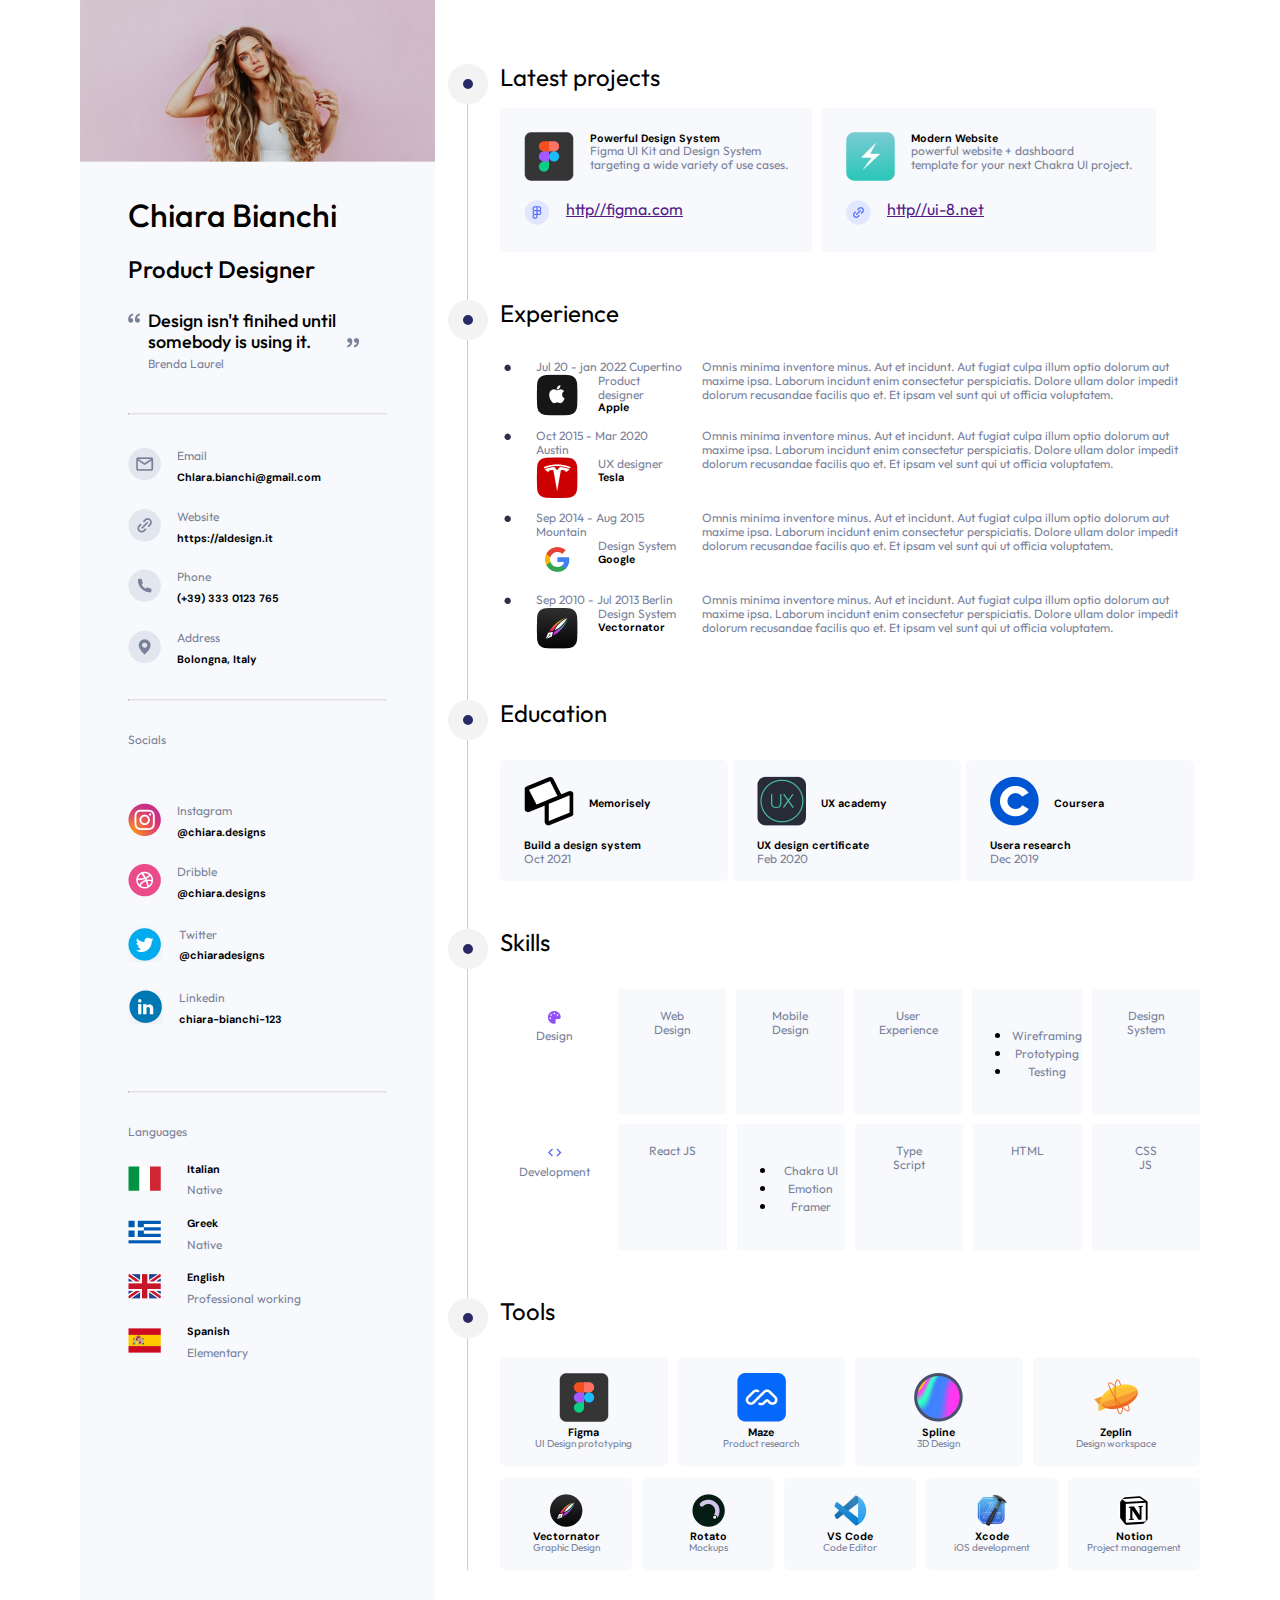
==== index.html @ cf13904b "initail commit" ====
<!DOCTYPE html>
<html lang="en">
<head>
    <meta charset="UTF-8">
    <meta name="viewport" content="width=device-width, initial-scale=1.0">
    <link rel="preconnect" href="https://fonts.googleapis.com">
    <link rel="preconnect" href="https://fonts.gstatic.com" crossorigin>
    <link href="https://fonts.googleapis.com/css2?family=Outfit:wght@100..900&display=swap" rel="stylesheet">
    <link rel="preconnect" href="https://fonts.googleapis.com">
    <link rel="preconnect" href="https://fonts.gstatic.com" crossorigin>
    <link href="https://fonts.googleapis.com/css2?family=DM+Sans:ital,opsz,wght@0,9..40,100..1000;1,9..40,100..1000&family=Outfit:wght@100..900&display=swap" rel="stylesheet">

    <link rel="stylesheet" href="reset.css">
    <link rel="stylesheet" href="style.css">
    <title>Assignment 1</title>
</head>
<body>

    <header id="main">

        <!-- aside section -->
        <aside class="aside">
            <div class="title-image">
                <img src="./assets/Image.png" alt="">
            </div>

            <!-- aside content -->
            <div class="aside-content">
                <div class="title">
                    <h1>Chiara Bianchi</h1>
                    <h4>Product Designer</h4>
                </div>
                <div class="quote">
                    <h4>Design isn't finihed until<br>somebody is using it.</h4>
                    <p>Brenda Laurel</p>
                </div>
                <hr>
                <!-- details -->
                <div class="details">
                    <div class="email">
                        <div class="img">
                            <img src="./assets/email.png" alt="email logo">
                        </div>
                        <div class="email-text">
                            <p>Email</p>
                            <h6>Chlara.bianchi@gmail.com</h6>
                        </div>
                    </div>
                    <div class="website">
                        <div class="img">
                            <img src="./assets/website.png" alt="website logo">
                        </div>
                        <div class="website-text">
                            <p>Website</p>
                            <h6>https://aldesign.it</h6>
                        </div>
                    </div>
                    <div class="phone">
                        <div class="img">
                            <img src="./assets/phone.png" alt="phone logo">
                        </div>
                        <div class="phone-text">
                            <p>Phone</p>
                            <h6>(+39) 333 0123 765</h6>
                        </div>
                    </div>
                    <div class="address">
                        <div class="img">
                            <img src="./assets/address.png" alt="address logo">
                        </div> 
                        <div class="address-text">
                            <p>Address</p>
                            <h6>Bolongna, Italy</h6>
                        </div>
                    </div>
                </div>
                <hr>
                <!-- social-connections -->
                <div class="socials">
                    <p>Socials</p>
                    <div class="social">
                        <div class="instagram">
                            <div class="img">
                                <img src="./assets/insta.png" alt="instagram logo">
                            </div>
                            <div class="instagram-detail">
                                <p>Instagram</p>
                                <h6>@chiara.designs</h6>
                            </div>
                        </div>
                        <div class="dribble">
                            <div class="img">
                                <img src="./assets/dribble.png" alt="dribble logo">
                            </div>
                            <div class="dribble-detail">
                                <p>Dribble</p>
                                <h6>@chiara.designs</h6>
                            </div>
                        </div>
                        <div class="twitter">
                            <div class="img">
                                <img src="./assets/twitter.png" alt="twitter loog">
                            </div>
                            <div class="twitter-detail">
                                <p>Twitter</p>
                                <h6>@chiaradesigns</h6>
                            </div>
                        </div>
                        <div class="linkedin">
                            <div class="img">
                                <img src="./assets/linkedin.png" alt="linkedin logo">
                            </div>
                            <div class="linkedin-detail">
                                <p>Linkedin</p>
                                <h6>chiara-bianchi-123</h6>
                            </div>
                        </div>
                    </div>
                </div>
                <hr>
                <!-- languages -->
                <div class="language-section">
                    <p>Languages</p>
                    <div class="languages">
                        <div class="italian">
                            <div class="img">
                                <img src="./assets/italian.png" alt="italian logo">
                            </div>
                            <div class="language-detail">
                                <h6>Italian</h6>
                                <p>Native</p>
                            </div>
                        </div>
                        <div class="greek">
                            <div class="img">
                                <img src="./assets/greek.png" alt="greek logo">
                            </div>
                            <div class="language-detail">
                                <h6>Greek</h6>
                                <p>Native</p>
                            </div>
                        </div>
                        <div class="english">
                            <div class="img">
                                <img src="./assets/english.png" alt="english logo">
                            </div>
                            <div class="language-detail">
                                <h6>English</h6>
                                <p>Professional working</p>
                            </div>
                        </div>
                        <div class="spanish">
                            <div class="img">
                                <img src="./assets/spanish.png" alt="spanish logo">
                            </div>
                            <div class="language-detail">
                                <h6>Spanish</h6>
                                <p>Elementary</p>
                            </div>
                        </div>
                    </div>
                </div>

                
            </div>
        </aside>


        <!-- body-section -->
        <section class="main-body">
            <div class="container">
                <div class="timeline-bar">

                    <!-- latest projects -->
                    <div class="latest-projects">
                        <h1>Latest projects</h1>
                        <div class="latest-project">
                            <div class="powerful-design">
                                <div class="powerful-upper">
                                    <div class="power-logo">
                                        <img src="./assets/figma.png" alt="figma-logo">
                                    </div>
                                    <div class="power-logo-content">
                                        <h6>Powerful Design System</h6>
                                        <p>Figma UI Kit and Design System<br>targeting a wide variety of use cases.</p>
                                    </div>
    
                                </div>
                                <div class="powerful-lower">
                                    <div class="power-link-logo">
                                        <img src="./assets/figma-icon.png" alt="figma-icon">
                                    </div>
                                    <a href="">http//figma.com</a>
                                </div>
                            </div>
                            
                            <div class="powerful-design">
                                <div class="powerful-upper">
                                    <div class="power-logo">
                                        <img src="./assets/modern.png" alt="modern-website-logo">
                                    </div>
                                    <div class="power-logo-content">
                                        <h6>Modern Website</h6>
                                        <p>powerful website + dashboard<br>template for your next Chakra UI project.</p>
                                    </div>
    
                                </div>
                                <div class="powerful-lower">
                                    <div class="power-link-logo">
                                        <img src="./assets/modern-icon.png" alt="modern-icon">
                                    </div>
                                    <a href="">http//ui-8.net</a>
                                </div>
                            </div> 

                        </div>
                           
                    </div>

                    <!-- Experience -->
                    <div class="experience">
                        <h1>Experience</h1>
                        <div class="experience-contents">
                            <div class="experience-content">
                                <div class="img">
                                    <img src="./assets/dot.png" alt="dot">
                                </div>
                                <div class="apple-details">
                                    <p>Jul 20 - jan 2022 Cupertino</p>
                                    <div class="apple-logo">
                                        <div class="img">
                                            <img src="./assets/apple.png" alt="">
                                        </div>
                                        <div class="apple">
                                            <p>Product designer</p>
                                            <h6>Apple</h6>
                                        </div>
                                    </div>
                                </div>
                                <div class="apple-description">
                                    <p>Omnis minima inventore minus. Aut et incidunt. Aut fugiat culpa illum optio dolorum aut maxime ipsa. Laborum incidunt enim consectetur perspiciatis. Dolore ullam dolor impedit dolorum recusandae facilis quo et. Et ipsam vel sunt qui ut officia voluptatem.</p>
                                </div>
                            </div>

                            <div class="experience-content">
                                <div class="img">
                                    <img src="./assets/dot.png" alt="dot">
                                </div>
                                <div class="apple-details">
                                    <p>Oct 2015 - Mar 2020 Austin</p>
                                    <div class="apple-logo">
                                        <div class="img">
                                            <img src="./assets/tesla.png" alt="tesla-logo">
                                        </div>
                                        <div class="apple">
                                            <p>UX designer</p>
                                            <h6>Tesla</h6>
                                        </div>
                                    </div>
                                </div>
                                <div class="apple-description">
                                    <p>Omnis minima inventore minus. Aut et incidunt. Aut fugiat culpa illum optio dolorum aut maxime ipsa. Laborum incidunt enim consectetur perspiciatis. Dolore ullam dolor impedit dolorum recusandae facilis quo et. Et ipsam vel sunt qui ut officia voluptatem.</p>
                                </div>
                            </div>
                            <div class="experience-content">
                                <div class="img">
                                    <img src="./assets/dot.png" alt="dot">
                                </div>
                                <div class="apple-details">
                                    <p>Sep 2014 - Aug 2015 Mountain</p>
                                    <div class="apple-logo">
                                        <div class="img">
                                            <img src="./assets/google.png" alt="google.logo">
                                        </div>
                                        <div class="apple">
                                            <p>Design System</p>
                                            <h6>Google</h6>
                                        </div>
                                    </div>
                                </div>
                                <div class="apple-description">
                                    <p>Omnis minima inventore minus. Aut et incidunt. Aut fugiat culpa illum optio dolorum aut maxime ipsa. Laborum incidunt enim consectetur perspiciatis. Dolore ullam dolor impedit dolorum recusandae facilis quo et. Et ipsam vel sunt qui ut officia voluptatem.</p>
                                </div>
                            </div>

                            <div class="experience-content">
                                <div class="img">
                                    <img src="./assets/dot.png" alt="dot">
                                </div>
                                <div class="apple-details">
                                    <p>Sep 2010 - Jul 2013 Berlin</p>
                                    <div class="apple-logo">
                                        <div class="img">
                                            <img src="./assets/vectornator.png" alt="vectornator-logo">
                                        </div>
                                        <div class="apple">
                                            <p>Design System</p>
                                            <h6>Vectornator</h6>
                                        </div>
                                    </div>
                                </div>
                                <div class="apple-description">
                                    <p>Omnis minima inventore minus. Aut et incidunt. Aut fugiat culpa illum optio dolorum aut maxime ipsa. Laborum incidunt enim consectetur perspiciatis. Dolore ullam dolor impedit dolorum recusandae facilis quo et. Et ipsam vel sunt qui ut officia voluptatem.</p>
                                </div>
                            </div>
                        </div>
                    </div>


                    <!-- Education -->

                    <div class="education">
                        <h1>Education</h1>
                            <div class="container">
                                <div class="education-detail">
                                    <div class="edu-img">
                                        <div class="img">
                                            <img src="./assets/memorisely.png" alt="">
                                        </div>
                                        <h6>Memorisely</h6>
                                    </div>
                                    <h6>Build a design system</h6>
                                    <p>Oct 2021</p>
                                </div>
                                <div class="education-detail">
                                    <div class="edu-img">
                                        <div class="img">
                                            <img src="./assets/ux.png" alt="">
                                        </div>
                                        <h6>UX academy</h6>
                                    </div>
                                    <h6>UX design certificate</h6>
                                    <p>Feb 2020</p>
                                </div>

                                <div class="education-detail">
                                    <div class="edu-img">
                                        <div class="img">
                                            <img src="./assets/coursera.png" alt="">
                                        </div>
                                        <h6>Coursera</h6>
                                    </div>
                                    <h6>Usera research</h6>
                                    <p>Dec 2019     </p>
                                </div>
                            </div>                      
                    </div>

                    <!-- Skills -->
                    <div class="skills">
                        <h1>Skills</h1>

                        <div class="skill-detail">
                            <div class="design">
                                <div class="no-bg">
                                    <img src="./assets/paint.png" alt="">
                                    <p>Design</p>
                                </div>
                                <div>
                                    <p>Web<br>Design</p>
                                </div>
                                <div>
                                    <p>Mobile<br>Design</p>
                                </div>
                                <div>
                                    <p>User<br>Experience</p>
                                </div>
                                <div>
                                    <ul style="list-style-type: disc;">
                                        <li><p>Wireframing</p></li>
                                        <li><p>Prototyping</p></li>
                                        <li><p>Testing</p></li>
                                    </ul>
                                </div>
                                          
                                <div>
                                    <p>Design<br>System</p>
                                </div>
                            </div>

                            <div class="design">
                                <div class="no-bg">
                                    <img src="./assets/code.png" alt="">
                                    <p>Development</p>
                                </div>
                                <div>
                                    <p>React JS</p>
                                </div>
                                <div>
                                    <ul style="list-style-type: disc;">
                                        <li><p>Chakra UI</p></li>
                                        <li><p>Emotion</p></li>
                                        <li><p>Framer</p></li>
                                    </ul>
                                </div>
                                    
                                
                                <div>
                                    <p>Type<br>Script</p>
                                </div>
                                <div>
                                    <p>HTML</p>
                                </div>
                                <div>
                                    <p>CSS<br>JS</p>
                                </div>
                            </div>

                        </div>                       
                    </div>
                    <!-- tools -->
                    <div class="tools">
                        <h1>Tools</h1>
                        <div class="tools-up">
                            <div class="container">
                                <div class="img">
                                    <img src="./assets/figma.png" alt="">
                                </div>
                                <h6>Figma</h6>
                                <p>UI Design prototyping</p>
                            </div>
                            <div class="container">
                                <div class="img">
                                    <img src="./assets/maze.png" alt="maze-logo">
                                </div>
                                <h6>Maze</h6>
                                <p>Product research</p>
                            </div>
                            <div class="container">
                                <div class="img">
                                    <img src="./assets/spline.png" alt="spline-logo">
                                </div>
                                <h6>Spline</h6>
                                <p>3D Design</p>
                            </div>
                            <div class="container">
                                <div class="img">
                                    <img src="./assets/zeplin.png" alt="">
                                </div>
                                <h6>Zeplin</h6>
                                <p>Design workspace</p>
                            </div>
                        </div>

                        <div class="tools-down">
                            <div class="container">
                                <div class="img">
                                    <img src="./assets/vectornator-round.png" alt="vectornator logo">
                                </div>
                                <h6>Vectornator</h6>
                                <p>Graphic Design</p>
                            </div>
                            <div class="container">
                                <div class="img">
                                    <img src="./assets/rotato.png" alt="rotato logo">
                                </div>
                                <h6>Rotato</h6>
                                <p>Mockups</p>
                            </div>
                            <div class="container">
                                <div class="img">
                                    <img src="./assets/code-editor.png" alt="code editor">
                                </div>
                                <h6>VS Code</h6>
                                <p>Code Editor</p>
                            </div>
                            <div class="container">
                                <div class="img">
                                    <img src="./assets/ios.png" alt="ios development">
                                </div>
                                <h6>Xcode</h6>
                                <p>iOS development</p>
                            </div>
                            <div class="container">
                                <div class="img">
                                    <img src="./assets/pm.png" alt="">
                                </div>
                                <h6>Notion</h6>
                                <p>Project management</p>
                            </div>
                        </div>
                    </div>
     

                </div>
            </div>
        </section>

    </header>
    
</body>
</html>
---- style.css ----
*{
    box-sizing: border-box;
}
hr{border-top: 1px solid rgb(224, 224, 224);}
p{
    font-size: 12px;
    font-weight: 400;
    color: #79819A; 
    margin: 0;
}
h6{
    font-family: "DM Sans", sans-serif;
    font-style: normal;
    margin: 0;

}
body{
    width: 100%;
    font-family: "Outfit", sans-serif;
    font-style: normal;
}
#main{
    margin-left: 80px;
    display: flex;
}
.aside{
    width: 355px;
    background-color:#F7F9FC;
    
}
.main-body{
    width: 845px;
    background-color: white;
}

.aside-content{
    width: 100%;
    margin-top: 32px;
    padding: 0 48px;
}
.aside-content .title{
    height: 82px;
    margin-bottom: 32px;
}
.aside-content .title h1{
    font-size: 32px;
    font-weight: 500;
}
.aside-content .title h4{
    font-size: 24px;
    font-weight: 500;
    margin-top: 8px;
}
.aside-content .quote{
    height: 70px;
    margin-bottom: 32px;
}
.quote h4,.quote p{
    margin-left: 20px;
    position: relative;
}
.quote h4::before{
    content: url(./assets/double-quote-opening.png);
    position: absolute;
    width: 20px;
    display: block;
    top: -4px;
    left: -20px;
    
}
.quote h4::after{
    content: url(./assets/double-quote-closing.png);
    position: absolute;
    width: 20px;
    display: block;
    right: 20px;
    bottom: 0;
    
}
.aside-content .quote h4{
    font-size: 18px;
    font-weight: 500;
    margin-bottom: 4px;
}
.aside-content .details{
    display: flex;
    flex-direction: column;
    gap: 24px;
    margin: 32px 0;
}
.email,.website,.phone,.address{
    display: flex;
    align-items: center;
    gap: 16px;
    
}

.aside-content .socials{
    margin: 32px 0;  
    display: flex;  
    gap: 24px;
    flex-direction: column;
    
}
.aside-content .socials .social{
    margin: 32px 0;  
    display: flex;  
    gap: 24px;
    flex-direction: column;
    
}

.instagram,.dribble,.twitter,.linkedin{
    display: flex;
    align-items: center;
    gap: 16px;
}
.aside-content .language-section{
    margin: 32px 0;  
    display: flex;  
    gap: 24px;
    flex-direction: column;
}
.aside-content .language-section .languages{
    display: flex;
    flex-direction: column;
    gap: 20px;
}
.italian,.greek,.english,.spanish{
    display: flex;
    align-items: center;
    gap: 26px;
}
.email-text,.website-text,.phone-text,.address-text,.instagram-detail,.dribble-detail,.twitter-detail,.linkedin-detail,.language-detail{
    display: flex;
    flex-direction: column;
    gap:8px
}



/* body-section */

.timeline-bar{
    margin-top: 64px;
    margin-left: 32px;
    width: 855px;
    border-left: 1px solid #ccc;
}
.latest-projects,.education,.skills,.tools{
    position: relative;
    margin-left: 32px;
    margin-bottom: 48px;
    width: 700px;
}

.latest-project{
    display: flex;
    /* justify-content: space-between; */
    gap: 10px;
    
}
.latest-projects h1,.experience h1,.education h1,.skills h1,.tools h1{
    font-size: 24px;
    font-weight: 400;
}
.latest-projects::before,.experience::before,.education::before,.skills::before,.tools::before{
    content: "";
    width: 10px;
    height: 10px;
    display: block;
    border-radius: 50% ;
    background-color: rgb(41, 41, 102);
    border:15px solid rgb(243, 243, 243);
    position: absolute;
    left: -52px;
    top: 0;
}

.powerful-design{
    padding: 24px;
    background-color: #F7F9FC;
}
.powerful-upper,.powerful-lower{
    display: flex;
    gap: 16px;
}
.powerful-upper{
    margin-bottom: 16px;
}

/* Experience */
.experience{
    position: relative;
    margin-left: 32px;
    margin-bottom: 48px;
    width: 700px;
}
.experience-contents{
    margin: 32px 0;
}
.experience-content{
    display: flex;
    margin-bottom: 10px;  
    
}
.apple-details{
    width: 400px;
}
.experience-content img{
    margin-right: 20px;
}
.apple-logo{
    display: flex;  
}
.apple-description{
    margin-left: 20px;
}


/* .education */
.education .container{
    margin: 32px 0;   
    display: flex;   
    gap: 5px;
}
.education-detail{
    width: 228px;
    padding: 16px 24px;
    border-radius: 5px;
    background-color: #F7F9FC;
}
.edu-img{
    display: flex;
    align-items: center;
    gap: 15px;
    margin-bottom: 10px;
}

/*---- skills ------*/
.skill-detail{
    margin-top: 32px;
    margin-bottom: 16px;
}
.design{
    text-align: center;
    display: flex;
    gap: 10px;
    margin-bottom: 10px;
}
.design div{
    width: 114px;
    padding: 20px 0;
    background-color: #F7F9FC;
}
.design .no-bg{
    background-color: white;
    padding: 20px 0;
}
.tools-up,.tools-down{
    margin-top: 32px;
    display: flex;
    gap: 10px;
}
.tools-up .container{
    width: 168px;
    padding: 16px;
    background-color: #F7F9FC;
    border-radius: 5px;
    display: flex;
    flex-direction: column;
    align-items: center;
    margin-bottom: -20px;
    
}
.tools-down .container{
    width: 133px;
    padding: 16px;
    background-color: #F7F9FC;
    border-radius: 5px;
    display: flex;
    flex-direction: column;
    align-items: center;
    
}
.tools-up .container p,.tools-down .container p{
    font-size: 10px;
}
@media screen and (max-width: 576px){
    body{
        overflow-x: hidden;
    }
    #main{
        margin: 0 auto;
        flex-direction: column;
    }

    /* -------Refactor-------------- */
    .main-body{
        max-width: 576px;
    }
    .timeline-bar{
        width: 500px;
    }
    h1{
        width: 300px;
    }
    .latest-projects{
        width: 300px;
    }
    .experience{
        width: 300px;
    }
    .apple-logo{
        width: 300px;
    }
    
    .education,.education .container{
        width: 300px;
    }
    .skills{
        width: 300px;
    }
    /* .design{
        width: 300px;
        margin-top: 100px;
    }
    
    .skill-detail{
        width: 300px;
        

    } */

/* -------Refactor-------------- */


    .aside-content{
        padding: 0 10px;
    }
    .aside-content .title h1,.aside-content .title h4,.aside-content .quote{
        text-align: center;
    }
    .aside-content .title h4{
        font-size: 24px;
    }
    .aside-content .details{
        flex-direction: row;
        flex-wrap: wrap;
    }
    .aside-content .details .email,.aside-content .details .website,.aside-content .details .phone,.aside-content .details .address{
        width: 150px;
        gap: 1px;
    }
    /* .email-text p, .email-text h6,.website-text p,.website h6,.phone-text p,.phone-text h6,.address-text p,.address-text h6{
        font-size: 8px;
    } */
    .aside-content .socials .social{
        flex-direction: row;
        flex-wrap: wrap;
    }
    .aside-content .language-section .languages{
        flex-direction: row;
        flex-wrap: wrap;
    }
    .italian,.greek,.english,.spanish{
        width: 150px;
    }

    /* body-part */
    .latest-project{
        flex-direction: column;
        /* justify-content: space-between; */
        gap: 10px;
        
    }
    .powerful-design{
        width: 290px;
    }
    .experience-content{
        flex-direction: column;
        gap: 10px;
    }
    .apple-description{
        width: 290px;
    }
    .education .container{
        flex-direction: column;
    }
    .education .container .education-detail{
        width: 290px;
    }

    /* tools */
    
    .tools-up .container,.tools-down .container{
        width: 120px;
        padding: 16px;
        background-color: #F7F9FC;
        border-radius: 5px;
        display: flex;
        flex-direction: column;
        align-items: center;  
        margin-bottom: 10px;  
    }
    .tools-up,.tools-down{
        width: 250px;
        flex-direction: row;
        flex-wrap: wrap;
    }
    .design{
        margin-top: 50px;
        flex-direction: column;
        gap: 10px;
        position: relative;
    }
    .skills .skill-details .design .no-bg{
        position: absolute;
        display: block;
        left: 50;
        top: 100;
    }
    .design div{
        width: 200px;
    }
    
    
    
   
}
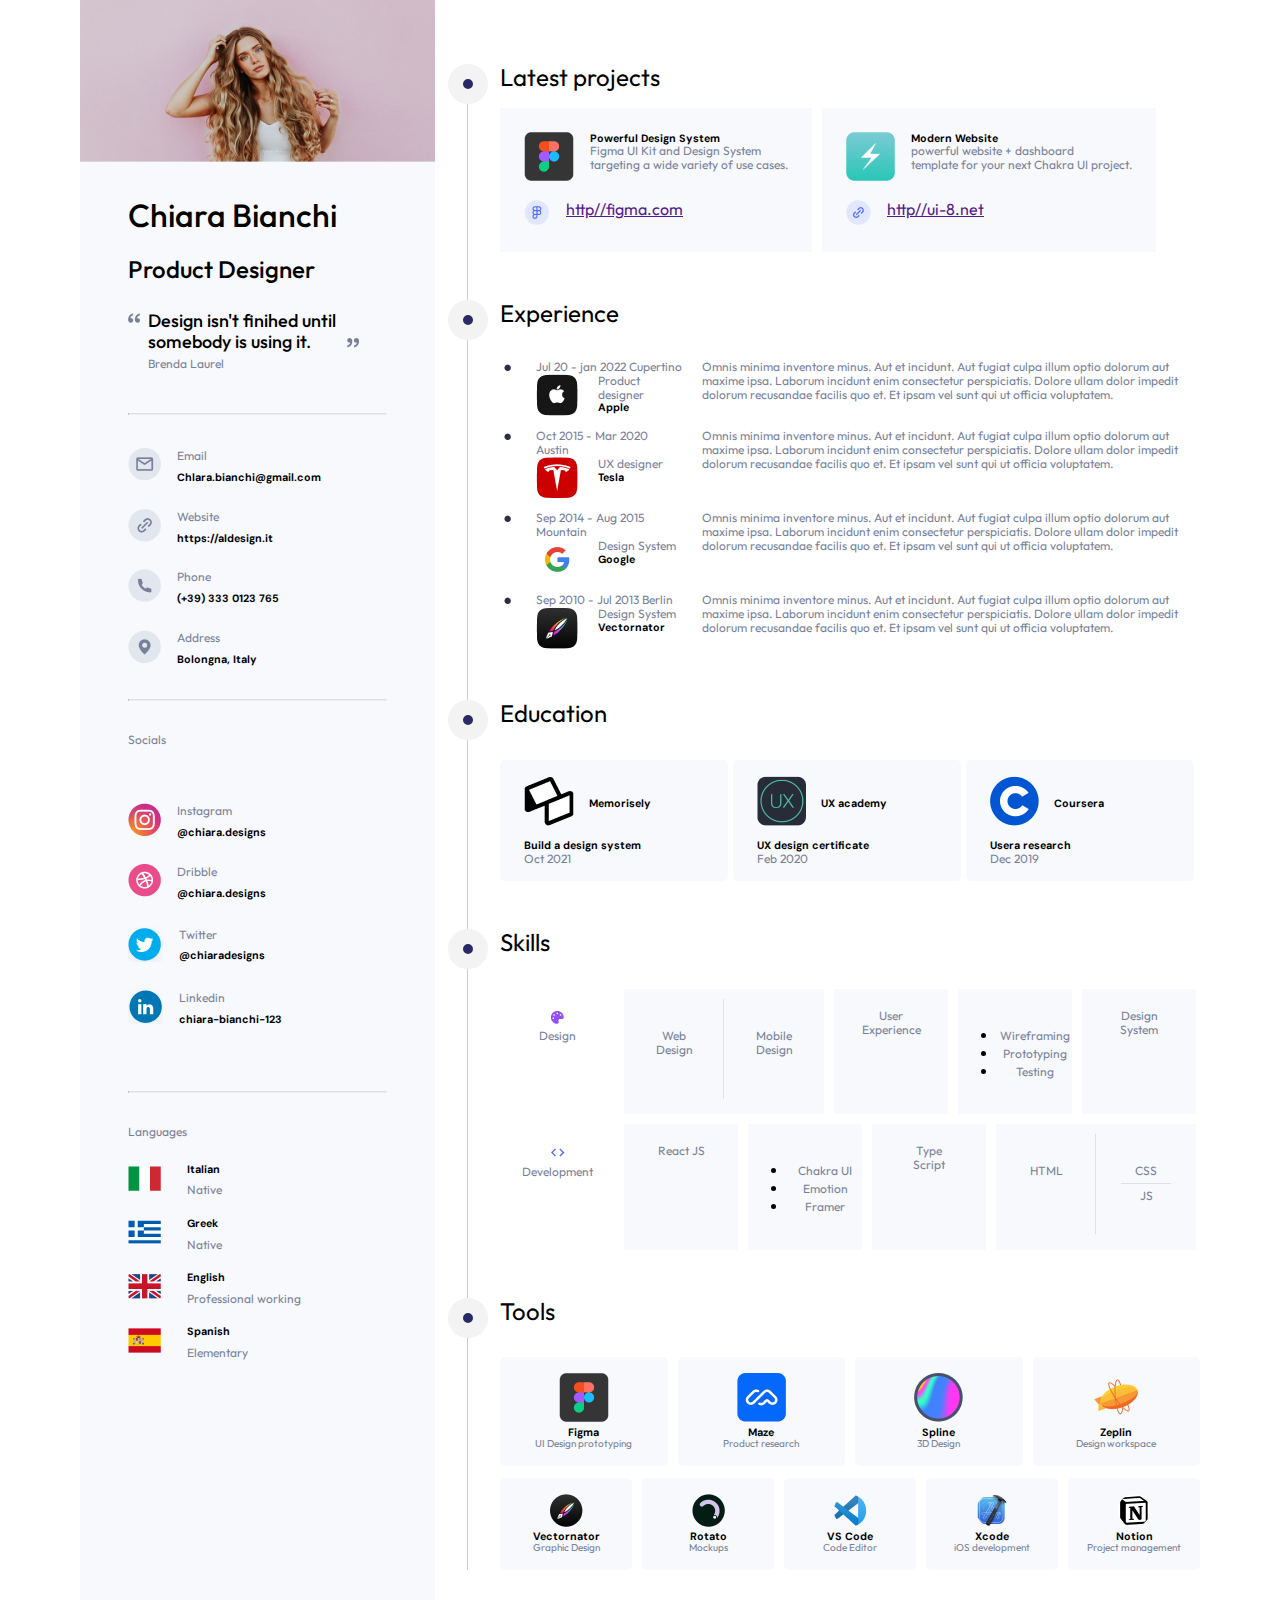
==== commit 69b6471c: "before::after add" ====
--- a/index.html
+++ b/index.html
@@ -356,12 +356,17 @@
                                     <img src="./assets/paint.png" alt="">
                                     <p>Design</p>
                                 </div>
-                                <div>
-                                    <p>Web<br>Design</p>
-                                </div>
-                                <div>
-                                    <p>Mobile<br>Design</p>
-                                </div>
+
+                                <div class="parent-skill" style="display: flex;width: 200px;">
+                                    <div>
+                                        <p class="skill-p">Web<br>Design</p>
+                                    </div>
+                                    <div>
+                                        <p>Mobile<br>Design</p>
+                                    </div>
+                                </div>
+                                
+
                                 <div>
                                     <p>User<br>Experience</p>
                                 </div>
@@ -398,11 +403,14 @@
                                 <div>
                                     <p>Type<br>Script</p>
                                 </div>
-                                <div>
-                                    <p>HTML</p>
-                                </div>
-                                <div>
-                                    <p>CSS<br>JS</p>
+                                <div class="parent-skill" style="display: flex;width: 200px;">
+                                    <div>
+                                        <p class="skill-p">HTML</p>
+                                    </div>
+                                    <div>
+                                        <p style="border-bottom: 1px solid #e0e0e0; width: 50%;margin: auto;padding-bottom: 5px;">CSS</p>
+                                        <p style="padding-top: 5px;">JS</p>
+                                    </div>
                                 </div>
                             </div>
 
--- a/style.css
+++ b/style.css
@@ -1,7 +1,7 @@
 *{
     box-sizing: border-box;
 }
-hr{border-top: 1px solid rgb(224, 224, 224);}
+hr{border-top: 1px solid #e0e0e0;}
 p{
     font-size: 12px;
     font-weight: 400;
@@ -286,6 +286,21 @@
 .tools-up .container p,.tools-down .container p{
     font-size: 10px;
 }
+.parent-skill{
+    position: relative;
+}
+.skill-p::before{
+    content: "";
+    width: 1px;
+    height: 100px;
+    background-color: #e0e0e0;
+    display: block;
+    position: absolute;
+    top: 10px;
+    right: 100px;
+
+
+}
 @media screen and (max-width: 576px){
     body{
         overflow-x: hidden;
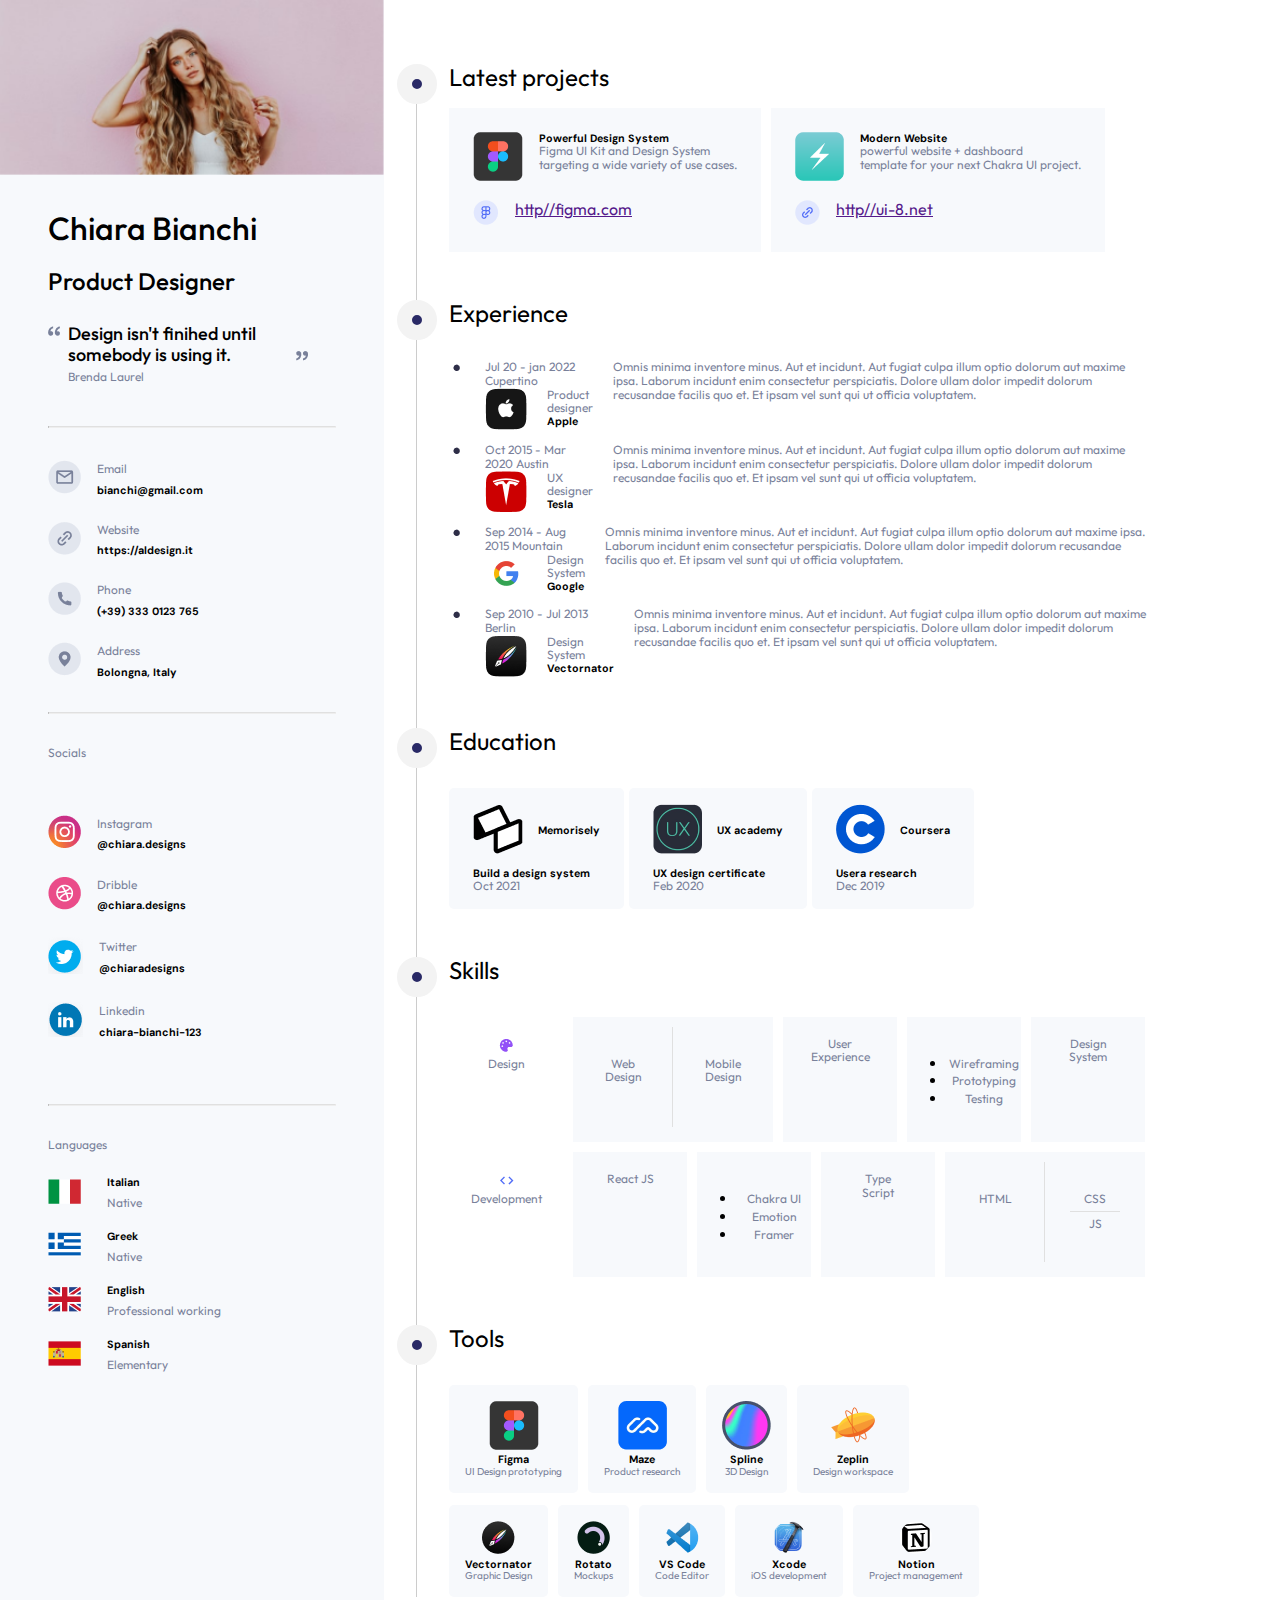
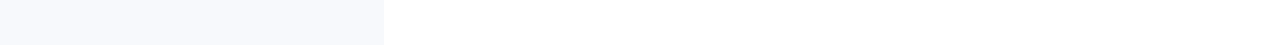
==== commit 35097b73: "responsive re-edit" ====
--- a/index.html
+++ b/index.html
@@ -43,7 +43,7 @@
                         </div>
                         <div class="email-text">
                             <p>Email</p>
-                            <h6>Chlara.bianchi@gmail.com</h6>
+                            <h6>bianchi@gmail.com</h6>
                         </div>
                     </div>
                     <div class="website">
--- a/style.css
+++ b/style.css
@@ -20,16 +20,19 @@
     font-style: normal;
 }
 #main{
-    margin-left: 80px;
-    display: flex;
+    width: 100%;
+    display: flex;
+    justify-content: center;
 }
 .aside{
-    width: 355px;
-    background-color:#F7F9FC;
-    
+    min-width: 30%;
+    background-color:#F7F9FC;   
+}
+.aside img{
+    width: 100%;
 }
 .main-body{
-    width: 845px;
+    width: 70%;
     background-color: white;
 }
 
@@ -144,19 +147,18 @@
 .timeline-bar{
     margin-top: 64px;
     margin-left: 32px;
-    width: 855px;
+    max-width: 855px;
     border-left: 1px solid #ccc;
 }
 .latest-projects,.education,.skills,.tools{
     position: relative;
     margin-left: 32px;
     margin-bottom: 48px;
-    width: 700px;
+    max-width: 700px;
 }
 
 .latest-project{
     display: flex;
-    /* justify-content: space-between; */
     gap: 10px;
     
 }
@@ -194,7 +196,7 @@
     position: relative;
     margin-left: 32px;
     margin-bottom: 48px;
-    width: 700px;
+    max-width: 700px;
 }
 .experience-contents{
     margin: 32px 0;
@@ -205,7 +207,7 @@
     
 }
 .apple-details{
-    width: 400px;
+    max-width: 400px;
 }
 .experience-content img{
     margin-right: 20px;
@@ -225,7 +227,7 @@
     gap: 5px;
 }
 .education-detail{
-    width: 228px;
+    max-width: 228px;
     padding: 16px 24px;
     border-radius: 5px;
     background-color: #F7F9FC;
@@ -263,7 +265,7 @@
     gap: 10px;
 }
 .tools-up .container{
-    width: 168px;
+    max-width: 168px;
     padding: 16px;
     background-color: #F7F9FC;
     border-radius: 5px;
@@ -274,7 +276,7 @@
     
 }
 .tools-down .container{
-    width: 133px;
+    max-width: 133px;
     padding: 16px;
     background-color: #F7F9FC;
     border-radius: 5px;
@@ -306,49 +308,11 @@
         overflow-x: hidden;
     }
     #main{
-        margin: 0 auto;
-        flex-direction: column;
-    }
-
-    /* -------Refactor-------------- */
+        flex-direction: column;
+    }
     .main-body{
-        max-width: 576px;
-    }
-    .timeline-bar{
-        width: 500px;
-    }
-    h1{
-        width: 300px;
-    }
-    .latest-projects{
-        width: 300px;
-    }
-    .experience{
-        width: 300px;
-    }
-    .apple-logo{
-        width: 300px;
-    }
-    
-    .education,.education .container{
-        width: 300px;
-    }
-    .skills{
-        width: 300px;
-    }
-    /* .design{
-        width: 300px;
-        margin-top: 100px;
-    }
-    
-    .skill-detail{
-        width: 300px;
-        
-
-    } */
-
-/* -------Refactor-------------- */
-
+        width: 100%;
+    }
 
     .aside-content{
         padding: 0 10px;
@@ -360,21 +324,23 @@
         font-size: 24px;
     }
     .aside-content .details{
+        padding-left: 15px;
         flex-direction: row;
+        
         flex-wrap: wrap;
     }
     .aside-content .details .email,.aside-content .details .website,.aside-content .details .phone,.aside-content .details .address{
         width: 150px;
         gap: 1px;
     }
-    /* .email-text p, .email-text h6,.website-text p,.website h6,.phone-text p,.phone-text h6,.address-text p,.address-text h6{
-        font-size: 8px;
-    } */
+  
     .aside-content .socials .social{
+        padding-left: 15px;
         flex-direction: row;
         flex-wrap: wrap;
     }
     .aside-content .language-section .languages{
+        padding-left: 15px;
         flex-direction: row;
         flex-wrap: wrap;
     }
@@ -385,7 +351,6 @@
     /* body-part */
     .latest-project{
         flex-direction: column;
-        /* justify-content: space-between; */
         gap: 10px;
         
     }
@@ -441,5 +406,5 @@
     
     
     
-   
+
 }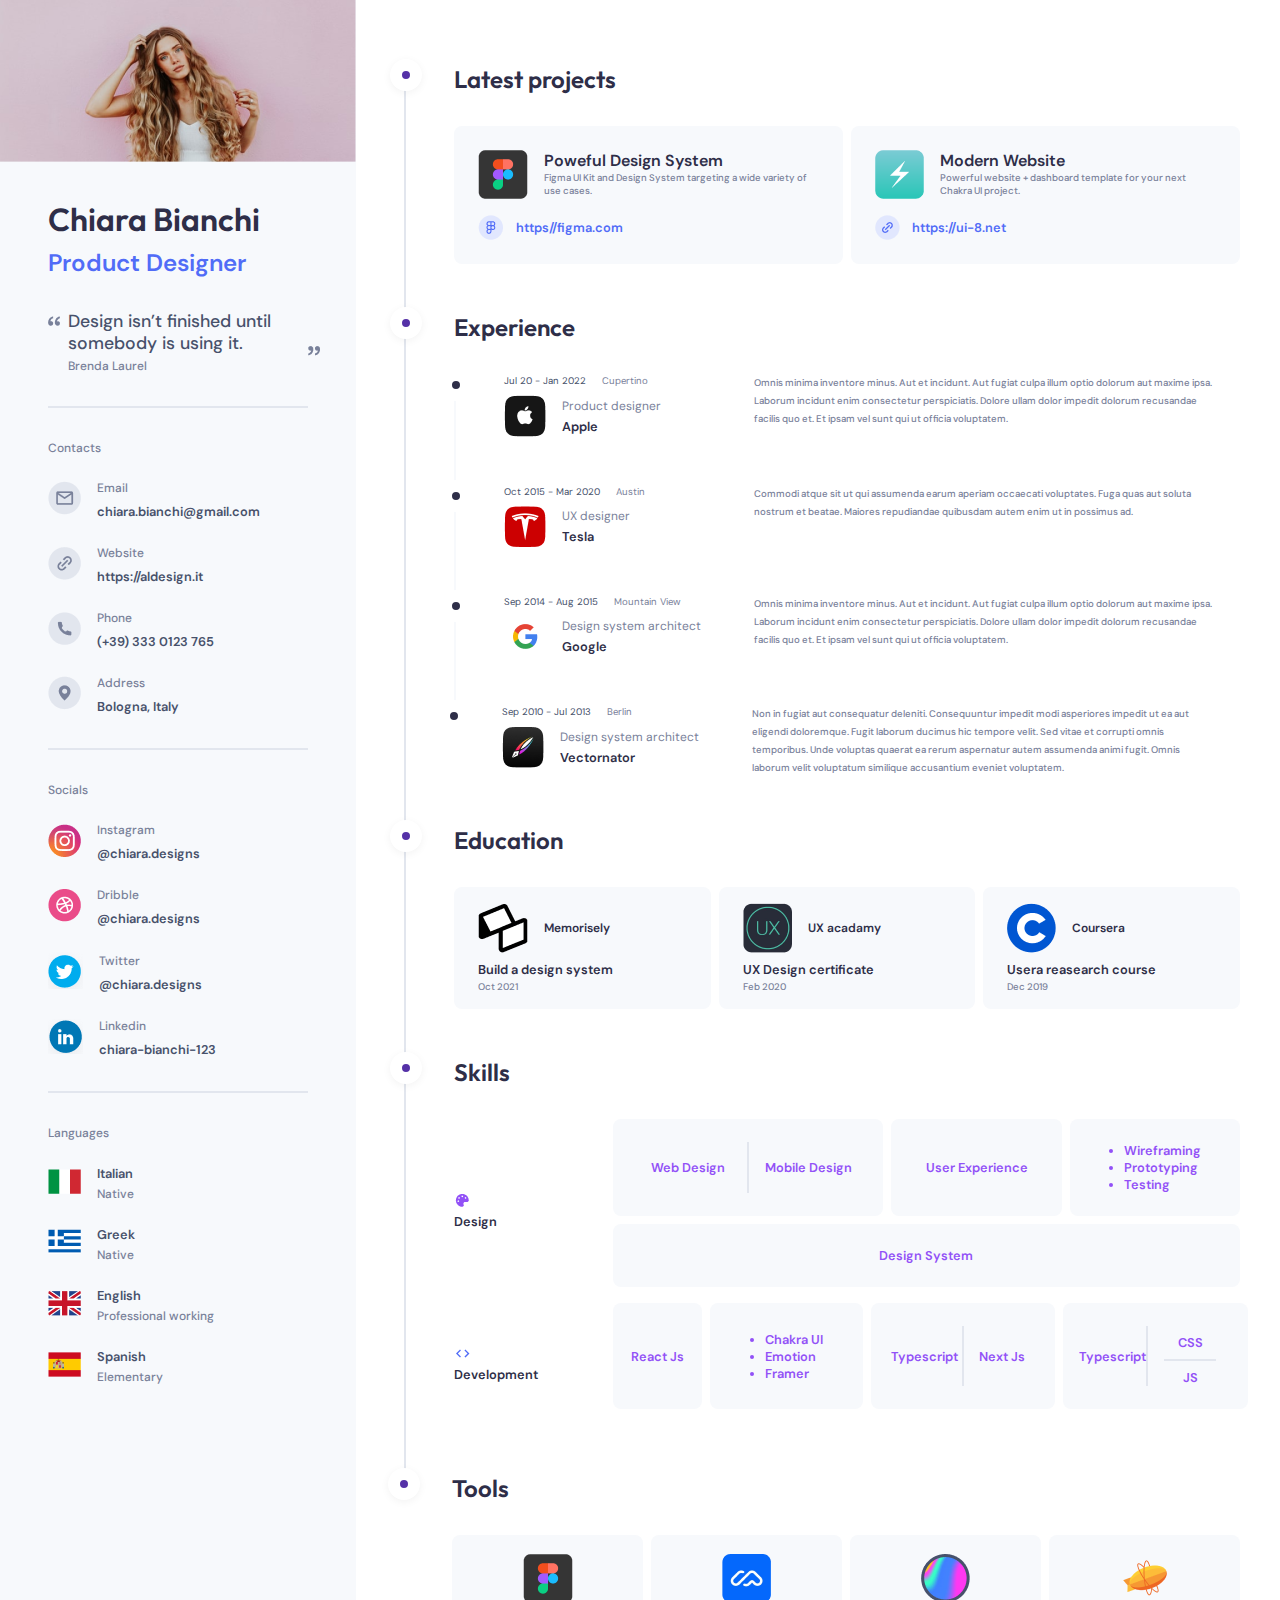
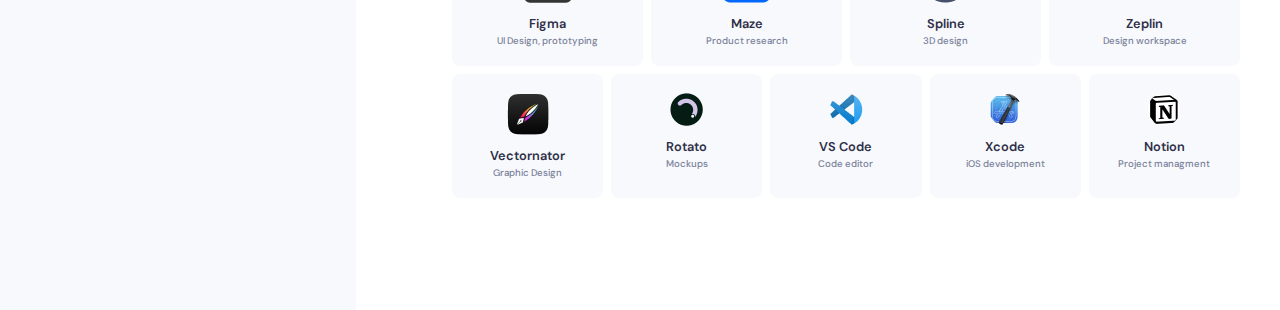
==== commit c2c785bf: "initial commit BEM" ====
--- a/index.html
+++ b/index.html
@@ -1,500 +1,473 @@
 <!DOCTYPE html>
 <html lang="en">
-<head>
-    <meta charset="UTF-8">
-    <meta name="viewport" content="width=device-width, initial-scale=1.0">
-    <link rel="preconnect" href="https://fonts.googleapis.com">
-    <link rel="preconnect" href="https://fonts.gstatic.com" crossorigin>
-    <link href="https://fonts.googleapis.com/css2?family=Outfit:wght@100..900&display=swap" rel="stylesheet">
-    <link rel="preconnect" href="https://fonts.googleapis.com">
-    <link rel="preconnect" href="https://fonts.gstatic.com" crossorigin>
-    <link href="https://fonts.googleapis.com/css2?family=DM+Sans:ital,opsz,wght@0,9..40,100..1000;1,9..40,100..1000&family=Outfit:wght@100..900&display=swap" rel="stylesheet">
-
-    <link rel="stylesheet" href="reset.css">
-    <link rel="stylesheet" href="style.css">
-    <title>Assignment 1</title>
-</head>
-<body>
-
-    <header id="main">
-
-        <!-- aside section -->
-        <aside class="aside">
-            <div class="title-image">
-                <img src="./assets/Image.png" alt="">
-            </div>
-
-            <!-- aside content -->
-            <div class="aside-content">
-                <div class="title">
-                    <h1>Chiara Bianchi</h1>
-                    <h4>Product Designer</h4>
+    <head>
+        <meta charset="UTF-8" />
+        <meta name="viewport" content="width=device-width, initial-scale=1.0" />
+        <title>Resume</title>
+
+        <link rel="preconnect" href="https://fonts.googleapis.com" />
+        <link rel="preconnect" href="https://fonts.gstatic.com" crossorigin />
+        <link href="https://fonts.googleapis.com/css2?family=DM+Sans:ital,opsz,wght@0,9..40,100..1000;1,9..40,100..1000&display=swap" rel="stylesheet" />
+
+        <link rel="preconnect" href="https://fonts.googleapis.com" />
+        <link rel="preconnect" href="https://fonts.gstatic.com" crossorigin />
+        <link href="https://fonts.googleapis.com/css2?family=Outfit:wght@100..900&display=swap" rel="stylesheet" />
+
+        <!-- stylesheet -->
+        <link rel="stylesheet" href="style.css" />
+    </head>
+    <body>
+        <header>
+            <aside class="left">
+
+                <!-- profile section -->
+                <div class="profile">
+                    <div class="profile__image">
+                        <img src="./assets/Image.png" alt="img" />
+                    </div>
+                    <div class="profile__content">
+                        <h1 class="large__title">Chiara Bianchi</h1>
+                        <h4 class="gradient__title">Product Designer</h4>
+                        <div class="profile__description">
+                            <p class="subtitle">Design isn’t finished until somebody is using it.</p>
+                            <p class="meta__text--large">Brenda Laurel</p>
+                        </div>
+                    </div>
                 </div>
-                <div class="quote">
-                    <h4>Design isn't finihed until<br>somebody is using it.</h4>
-                    <p>Brenda Laurel</p>
+
+                <!-- contact section-->
+                <div class="container__left contact">
+                    <div class="left__section--header">
+                        <h6>Contacts</h6>
+                    </div>
+                    <div class="left__content">
+                        <div class="left__item contact__item">
+                            <div class="left__item--icon">
+                                <img src="./assets/email.png" alt="email" />
+                            </div>
+                            <div class="left__item--info">
+                                <p class="meta__text--large">Email</p>
+                                <a href="#">chiara.bianchi@gmail.com</a>
+                            </div>
+                        </div>
+                        <div class="left__item contact__item">
+                            <div class="left__item--icon">
+                                <img src="./assets/website.png" alt="website" />
+                            </div>
+                            <div class="left__item--info">
+                                <p class="meta__text--large">Website</p>
+                                <a href="#">https://aldesign.it</a>
+                            </div>
+                        </div>
+                        <div class="left__item contact__item">
+                            <div class="left__item--icon">
+                                <img src="./assets/phone.png" alt="phone" />
+                            </div>
+                            <div class="left__item--info">
+                                <p class="meta__text--large">Phone</p>
+                                <a href="#">(+39) 333 0123 765</a>
+                            </div>
+                        </div>
+                        <div class="left__item contact__item">
+                            <div class="left__item--icon">
+                                <img src="./assets/address.png" alt="location" />
+                            </div>
+                            <div class="left__item--info">
+                                <p class="meta__text--large">Address</p>
+                                <a href="#">Bologna, Italy</a>
+                            </div>
+                        </div>
+                    </div>
                 </div>
-                <hr>
-                <!-- details -->
-                <div class="details">
-                    <div class="email">
-                        <div class="img">
-                            <img src="./assets/email.png" alt="email logo">
-                        </div>
-                        <div class="email-text">
-                            <p>Email</p>
-                            <h6>bianchi@gmail.com</h6>
-                        </div>
-                    </div>
-                    <div class="website">
-                        <div class="img">
-                            <img src="./assets/website.png" alt="website logo">
-                        </div>
-                        <div class="website-text">
-                            <p>Website</p>
-                            <h6>https://aldesign.it</h6>
-                        </div>
-                    </div>
-                    <div class="phone">
-                        <div class="img">
-                            <img src="./assets/phone.png" alt="phone logo">
-                        </div>
-                        <div class="phone-text">
-                            <p>Phone</p>
-                            <h6>(+39) 333 0123 765</h6>
-                        </div>
-                    </div>
-                    <div class="address">
-                        <div class="img">
-                            <img src="./assets/address.png" alt="address logo">
-                        </div> 
-                        <div class="address-text">
-                            <p>Address</p>
-                            <h6>Bolongna, Italy</h6>
+
+                <!-- social -->
+                <div class="container__left social">
+                    <div class="left__section--header">
+                        <h6>Socials</h6>
+                    </div>
+                    <div class="left__content">
+                        <div class="left__item social__item">
+                            <div class="left__item--icon">
+                                <img src="./assets/insta.png" alt="Instagram" />
+                            </div>
+                            <div class="left__item--info">
+                                <p class="meta__text--large">Instagram</p>
+                                <a href="#">@chiara.designs</a>
+                            </div>
+                        </div>
+                        <div class="left__item social__item">
+                            <div class="left__item--icon">
+                                <img src="./assets/dribble.png" alt="dribble" />
+                            </div>
+                            <div class="left__item--info">
+                                <p class="meta__text--large">Dribble</p>
+                                <a href="#">@chiara.designs</a>
+                            </div>
+                        </div>
+                        <div class="left__item social__item">
+                            <div class="left__item--icon">
+                                <img src="./assets/twitter.png" alt="twitter" />
+                            </div>
+                            <div class="left__item--info">
+                                <p class="meta__text--large">Twitter</p>
+                                <a href="#">@chiara.designs</a>
+                            </div>
+                        </div>
+                        <div class="left__item social__item">
+                            <div class="left__item--icon">
+                                <img src="./assets/linkedin.png" alt="linkedin" />
+                            </div>
+                            <div class="left__item--info">
+                                <p class="meta__text--large">Linkedin</p>
+                                <a href="#">chiara-bianchi-123</a>
+                            </div>
                         </div>
                     </div>
                 </div>
-                <hr>
-                <!-- social-connections -->
-                <div class="socials">
-                    <p>Socials</p>
-                    <div class="social">
-                        <div class="instagram">
-                            <div class="img">
-                                <img src="./assets/insta.png" alt="instagram logo">
-                            </div>
-                            <div class="instagram-detail">
-                                <p>Instagram</p>
-                                <h6>@chiara.designs</h6>
-                            </div>
-                        </div>
-                        <div class="dribble">
-                            <div class="img">
-                                <img src="./assets/dribble.png" alt="dribble logo">
-                            </div>
-                            <div class="dribble-detail">
-                                <p>Dribble</p>
-                                <h6>@chiara.designs</h6>
-                            </div>
-                        </div>
-                        <div class="twitter">
-                            <div class="img">
-                                <img src="./assets/twitter.png" alt="twitter loog">
-                            </div>
-                            <div class="twitter-detail">
-                                <p>Twitter</p>
-                                <h6>@chiaradesigns</h6>
-                            </div>
-                        </div>
-                        <div class="linkedin">
-                            <div class="img">
-                                <img src="./assets/linkedin.png" alt="linkedin logo">
-                            </div>
-                            <div class="linkedin-detail">
-                                <p>Linkedin</p>
-                                <h6>chiara-bianchi-123</h6>
+
+                <!-- language -->
+                <div class="container__left language">
+                    <div class="left__section--header">
+                        <h6>Languages</h6>
+                    </div>
+                    <div class="left__content">
+                        <div class="left__item language__item">
+                            <div class="left__item--icon">
+                                <img src="./assets/italian.png" alt="italian" />
+                            </div>
+                            <div class="left__item--info">
+                                <h6>Italian</h6>
+                                <p class="meta__text--large">Native</p>
+                            </div>
+                        </div>
+                        <div class="left__item language__item">
+                            <div class="left__item--icon">
+                                <img src="./assets/greek.png" alt="greek" />
+                            </div>
+                            <div class="left__item--info">
+                                <h6>Greek</h6>
+                                <p class="meta__text--large">Native</p>
+                            </div>
+                        </div>
+                        <div class="left__item language__item">
+                            <div class="left__item--icon">
+                                <img src="./assets/english.png" alt="english" />
+                            </div>
+                            <div class="left__item--info">
+                                <h6>English</h6>
+                                <p class="meta__text--large">Professional working</p>
+                            </div>
+                        </div>
+                        <div class="left__item language__item">
+                            <div class="left__item--icon">
+                                <img src="./assets/spanish.png" alt="spanish" />
+                            </div>
+                            <div class="left__item--info">
+                                <h6>Spanish</h6>
+                                <p class="meta__text--large">Elementary</p>
                             </div>
                         </div>
                     </div>
                 </div>
-                <hr>
-                <!-- languages -->
-                <div class="language-section">
-                    <p>Languages</p>
-                    <div class="languages">
-                        <div class="italian">
-                            <div class="img">
-                                <img src="./assets/italian.png" alt="italian logo">
-                            </div>
-                            <div class="language-detail">
-                                <h6>Italian</h6>
-                                <p>Native</p>
-                            </div>
-                        </div>
-                        <div class="greek">
-                            <div class="img">
-                                <img src="./assets/greek.png" alt="greek logo">
-                            </div>
-                            <div class="language-detail">
-                                <h6>Greek</h6>
-                                <p>Native</p>
-                            </div>
-                        </div>
-                        <div class="english">
-                            <div class="img">
-                                <img src="./assets/english.png" alt="english logo">
-                            </div>
-                            <div class="language-detail">
-                                <h6>English</h6>
-                                <p>Professional working</p>
-                            </div>
-                        </div>
-                        <div class="spanish">
-                            <div class="img">
-                                <img src="./assets/spanish.png" alt="spanish logo">
-                            </div>
-                            <div class="language-detail">
-                                <h6>Spanish</h6>
-                                <p>Elementary</p>
-                            </div>
-                        </div>
-                    </div>
+            </aside>
+
+            <!-- right section -->
+            <section class="right">
+                <div class="container">
+                    <ul class="container__content">
+
+                        <!-- latest projects -->
+                        <li class="container__content--section timeline">
+                            <div class="section__title">
+                                <h4 class="title">Latest projects</h4>
+                            </div>
+                            <div class="projects">
+                                <div class="project__card">
+                                    <div class="project__card--top">
+                                        <img src="./assets/figma.png" alt="figma" />
+                                        <div class="project__card--content">
+                                            <h4 class="small__title">Poweful Design System</h4>
+                                            <p>Figma UI Kit and Design System targeting a wide variety of use cases.</p>
+                                        </div>
+                                    </div>
+                                    <div class="project__link">
+                                        <img src="./assets/figma-icon.png" alt="img" />
+                                        <a href="#">https//figma.com</a>
+                                    </div>
+                                </div>
+                                <div class="project__card">
+                                    <div class="project__card--top">
+                                        <img src="./assets/modern.png" alt="img" />
+                                        <div class="project__card--content">
+                                            <h4 class="small__title">Modern Website</h4>
+                                            <p>Powerful website + dashboard template for your next Chakra UI project.</p>
+                                        </div>
+                                    </div>
+                                    <div class="project__link">
+                                        <img src="./assets/modern-icon.png" alt="img" />
+                                        <a href="#">https://ui-8.net</a>
+                                    </div>
+                                </div>
+                            </div>
+                        </li>
+
+                        <!-- experience -->
+                        <li class="container__content--section timeline">
+                            <div class="section__title">
+                                <h4 class="title">Experience</h4>
+                            </div>
+                            <ul class="experience">
+                                <li class="experience__card timeline">
+                                    <div class="experience__card--left">
+                                        <div class="experience__card--date">
+                                            <p>Jul 20 - Jan 2022</p>
+                                            <img src="./assets/location-icon.png" alt="">
+                                            <span>Cupertino</span>
+                                        </div>
+                                        <div class="experience__card--company">
+                                            <img src="./assets/apple.png" alt="apple" />
+                                            <div class="experience__card--name">
+                                                <p class="meta__text--large">Product designer</p>
+                                                <h5>Apple</h5>
+                                            </div>
+                                        </div>
+                                    </div>
+                                    <div class="experience__card--description">
+                                        <p>
+                                            Omnis minima inventore minus. Aut et incidunt. Aut fugiat culpa illum optio dolorum aut maxime ipsa. Laborum incidunt enim consectetur perspiciatis. Dolore
+                                            ullam dolor impedit dolorum recusandae facilis quo et. Et ipsam vel sunt qui ut officia voluptatem.
+                                        </p>
+                                    </div>
+                                </li>
+                                <li class="experience__card timeline">
+                                    <div class="experience__card--left">
+                                        <div class="experience__card--date">
+                                            <p>Oct 2015 - Mar 2020</p>
+                                            <img src="./assets/location-icon.png" alt="">
+                                            <span>Austin</span>
+                                        </div>
+                                        <div class="experience__card--company">
+                                            <img src="./assets/tesla.png" alt="tesla" />
+                                            <div class="experience__card--name">
+                                                <p class="meta__text--large">UX designer</p>
+                                                <h5>Tesla</h5>
+                                            </div>
+                                        </div>
+                                    </div>
+                                    <div class="experience__card--description">
+                                        <p>
+                                            Commodi atque sit ut qui assumenda earum aperiam occaecati voluptates. Fuga quas aut soluta nostrum et beatae. Maiores repudiandae quibusdam autem enim ut
+                                            in possimus ad.
+                                        </p>
+                                    </div>
+                                </li>
+                                <li class="experience__card timeline">
+                                    <div class="experience__card--left">
+                                        <div class="experience__card--date">
+                                            <p>Sep 2014 - Aug 2015</p>
+                                            <img src="./assets/location-icon.png" alt="">
+                                            <span>Mountain View</span>
+                                        </div>
+                                        <div class="experience__card--company">
+                                            <img src="./assets/google.png" alt="google" />
+                                            <div class="experience__card--name">
+                                                <p class="meta__text--large">Design system architect</p>
+                                                <h5>Google</h5>
+                                            </div>
+                                        </div>
+                                    </div>
+                                    <div class="experience__card--description">
+                                        <p>
+                                            Omnis minima inventore minus. Aut et incidunt. Aut fugiat culpa illum optio dolorum aut maxime ipsa. Laborum incidunt enim consectetur perspiciatis. Dolore
+                                            ullam dolor impedit dolorum recusandae facilis quo et. Et ipsam vel sunt qui ut officia voluptatem.
+                                        </p>
+                                    </div>
+                                </li>
+                                <li class="experience__card timeline">
+                                    <div class="experience__card--left">
+                                        <div class="experience__card--date">
+                                            <p>Sep 2010 - Jul 2013</p>
+                                            <img src="./assets/location-icon.png" alt="">
+                                            <span>Berlin</span>
+                                        </div>
+                                        <div class="experience__card--company">
+                                            <img src="./assets/vectornator.png" alt="img" />
+                                            <div class="experience__card--name">
+                                                <p class="meta__text--large">Design system architect</p>
+                                                <h5>Vectornator</h5>
+                                            </div>
+                                        </div>
+                                    </div>
+                                    <div class="experience__card--description">
+                                        <p>
+                                            Non in fugiat aut consequatur deleniti. Consequuntur impedit modi asperiores impedit ut ea aut eligendi doloremque. Fugit laborum ducimus hic tempore velit.
+                                            Sed vitae et corrupti omnis temporibus. Unde voluptas quaerat ea rerum aspernatur autem assumenda animi fugit. Omnis laborum velit voluptatum similique
+                                            accusantium eveniet voluptatem.
+                                        </p>
+                                    </div>
+                                </li>
+                            </ul>
+                        </li>
+
+                        <!-- education -->
+                        <li class="container__content--section timeline">
+                            <div class="section__title">
+                                <h4 class="title">Education</h4>
+                            </div>
+                            <div class="education">
+                                <div class="education__card">
+                                    <div class="education__card--top">
+                                        <img src="./assets/memorisely.png" alt="memorisely" />
+                                        <h6 class="meta__text--large">Memorisely</h6>
+                                    </div>
+                                    <h5>Build a design system</h5>
+                                    <p class="meta__text--small">Oct 2021</p>
+                                </div>
+                                <div class="education__card">
+                                    <div class="education__card--top">
+                                        <img src="./assets/ux.png" alt="ux" />
+                                        <h6 class="meta__text--large">UX acadamy</h6>
+                                    </div>
+                                    <h5>UX Design certificate</h5>
+                                    <p class="meta__text--small">Feb 2020</p>
+                                </div>
+                                <div class="education__card">
+                                    <div class="education__card--top">
+                                        <img src="./assets/coursera.png" alt="coursera" />
+                                        <h6 class="meta__text--large">Coursera</h6>
+                                    </div>
+                                    <h5>Usera reasearch course</h5>
+                                    <p class="meta__text--small">Dec 2019</p>
+                                </div>
+                            </div>
+                        </li>
+
+                        <!-- skills -->
+                        <li class="container__content--section timeline">
+                            <div class="section__title">
+                                <h4 class="title">Skills</h4>
+                            </div>
+                            <div class="skills">
+                                <div class="skills__top">
+                                    <div class="skills__icon">
+                                        <img src="./assets/paint.png" alt="img" />
+                                        <h5>Design</h5>
+                                    </div>
+                                    <div class="skills__top--cards">
+                                        <div class="skill__card">
+                                            <div class="skill__card--web"><h5>Web Design</h5></div>
+                                            <div class="skill__card--mobile"><h5>Mobile Design</h5></div>
+                                        </div>
+                                        <div class="skill__card">
+                                            <h5>User Experience</h5>
+                                        </div>
+                                        <div class="skill__card">
+                                            <ul>
+                                                <li>Wireframing</li>
+                                                <li>Prototyping</li>
+                                                <li>Testing</li>
+                                            </ul>
+                                        </div>
+                                        <div class="skill__card">
+                                            <h5>Design System</h5>
+                                        </div>
+                                    </div>
+                                </div>
+                                <div class="skills__bottom">
+                                    <div class="skills__icon">
+                                        <img src="./assets/code.png" alt="img" />
+                                        <h5>Development</h5>
+                                    </div>
+                                    <div class="skills__bottom--cards">
+                                        <div class="skill__card">
+                                            <h5>React Js</h5>
+                                        </div>
+                                        <div class="skill__card">
+                                            <ul>
+                                                <li>Chakra UI</li>
+                                                <li>Emotion</li>
+                                                <li>Framer</li>
+                                            </ul>
+                                        </div>
+                                        <div class="skill__card">
+                                            <div class="skill__card--web">
+                                                <h5>Typescript</h5>
+                                            </div>
+                                            <div class="skill__card--mobile">
+                                                <h5>Next Js</h5>
+                                            </div>
+                                        </div>
+                                        <div class="skill__card">
+                                            <div class="skill__card--web">
+                                                <h5>Typescript</h5>
+                                            </div>
+                                            <div class="skill__card--mobile skill__card--frontend">
+                                                <h5>CSS</h5>
+                                                <h5>JS</h5>
+                                            </div>
+                                        </div>
+                                    </div>
+                                </div>
+                            </div>
+                        </li>
+
+                        <!-- tools -->
+                        <li class="container__content--section timeline">
+                            <div class="section__title">
+                                <h4 class="title">Tools</h4>
+                            </div>
+                            <div class="tools">
+                                <div class="tool__card">
+                                    <img src="./assets/figma.png" alt="figma" />
+                                    <h5>Figma</h5>
+                                    <p class="meta__text--small">UI Design, prototyping</p>
+                                </div>
+                                <div class="tool__card">
+                                    <img src="./assets/maze.png" alt="maze" />
+                                    <h5>Maze</h5>
+                                    <p class="meta__text--small">Product research</p>
+                                </div>
+                                <div class="tool__card">
+                                    <img src="./assets/spline.png" alt="spline" />
+                                    <h5>Spline</h5>
+                                    <p class="meta__text--small">3D design</p>
+                                </div>
+                                <div class="tool__card">
+                                    <img src="./assets/zeplin.png" alt="zeplin" />
+                                    <h5>Zeplin</h5>
+                                    <p class="meta__text--small">Design workspace</p>
+                                </div>
+                                <div class="tool__card">
+                                    <img src="./assets/vectornator.png" alt="vectornator" />
+                                    <h5>Vectornator</h5>
+                                    <p class="meta__text--small">Graphic Design</p>
+                                </div>
+                                <div class="tool__card">
+                                    <img src="./assets/rotato.png" alt="rotato" />
+                                    <h5>Rotato</h5>
+                                    <p class="meta__text--small">Mockups</p>
+                                </div>
+                                <div class="tool__card">
+                                    <img src="./assets/code-editor.png" alt="vs code" />
+                                    <h5>VS Code</h5>
+                                    <p class="meta__text--small">Code editor</p>
+                                </div>
+                                <div class="tool__card">
+                                    <img src="./assets/ios.png" alt="xcode" />
+                                    <h5>Xcode</h5>
+                                    <p class="meta__text--small">iOS development</p>
+                                </div>
+                                <div class="tool__card">
+                                    <img src="./assets/pm.png" alt="project management" />
+                                    <h5>Notion</h5>
+                                    <p class="meta__text--small">Project managment</p>
+                                </div>
+                            </div>
+                        </li>
+
+                    </ul>
                 </div>
-
-                
-            </div>
-        </aside>
-
-
-        <!-- body-section -->
-        <section class="main-body">
-            <div class="container">
-                <div class="timeline-bar">
-
-                    <!-- latest projects -->
-                    <div class="latest-projects">
-                        <h1>Latest projects</h1>
-                        <div class="latest-project">
-                            <div class="powerful-design">
-                                <div class="powerful-upper">
-                                    <div class="power-logo">
-                                        <img src="./assets/figma.png" alt="figma-logo">
-                                    </div>
-                                    <div class="power-logo-content">
-                                        <h6>Powerful Design System</h6>
-                                        <p>Figma UI Kit and Design System<br>targeting a wide variety of use cases.</p>
-                                    </div>
-    
-                                </div>
-                                <div class="powerful-lower">
-                                    <div class="power-link-logo">
-                                        <img src="./assets/figma-icon.png" alt="figma-icon">
-                                    </div>
-                                    <a href="">http//figma.com</a>
-                                </div>
-                            </div>
-                            
-                            <div class="powerful-design">
-                                <div class="powerful-upper">
-                                    <div class="power-logo">
-                                        <img src="./assets/modern.png" alt="modern-website-logo">
-                                    </div>
-                                    <div class="power-logo-content">
-                                        <h6>Modern Website</h6>
-                                        <p>powerful website + dashboard<br>template for your next Chakra UI project.</p>
-                                    </div>
-    
-                                </div>
-                                <div class="powerful-lower">
-                                    <div class="power-link-logo">
-                                        <img src="./assets/modern-icon.png" alt="modern-icon">
-                                    </div>
-                                    <a href="">http//ui-8.net</a>
-                                </div>
-                            </div> 
-
-                        </div>
-                           
-                    </div>
-
-                    <!-- Experience -->
-                    <div class="experience">
-                        <h1>Experience</h1>
-                        <div class="experience-contents">
-                            <div class="experience-content">
-                                <div class="img">
-                                    <img src="./assets/dot.png" alt="dot">
-                                </div>
-                                <div class="apple-details">
-                                    <p>Jul 20 - jan 2022 Cupertino</p>
-                                    <div class="apple-logo">
-                                        <div class="img">
-                                            <img src="./assets/apple.png" alt="">
-                                        </div>
-                                        <div class="apple">
-                                            <p>Product designer</p>
-                                            <h6>Apple</h6>
-                                        </div>
-                                    </div>
-                                </div>
-                                <div class="apple-description">
-                                    <p>Omnis minima inventore minus. Aut et incidunt. Aut fugiat culpa illum optio dolorum aut maxime ipsa. Laborum incidunt enim consectetur perspiciatis. Dolore ullam dolor impedit dolorum recusandae facilis quo et. Et ipsam vel sunt qui ut officia voluptatem.</p>
-                                </div>
-                            </div>
-
-                            <div class="experience-content">
-                                <div class="img">
-                                    <img src="./assets/dot.png" alt="dot">
-                                </div>
-                                <div class="apple-details">
-                                    <p>Oct 2015 - Mar 2020 Austin</p>
-                                    <div class="apple-logo">
-                                        <div class="img">
-                                            <img src="./assets/tesla.png" alt="tesla-logo">
-                                        </div>
-                                        <div class="apple">
-                                            <p>UX designer</p>
-                                            <h6>Tesla</h6>
-                                        </div>
-                                    </div>
-                                </div>
-                                <div class="apple-description">
-                                    <p>Omnis minima inventore minus. Aut et incidunt. Aut fugiat culpa illum optio dolorum aut maxime ipsa. Laborum incidunt enim consectetur perspiciatis. Dolore ullam dolor impedit dolorum recusandae facilis quo et. Et ipsam vel sunt qui ut officia voluptatem.</p>
-                                </div>
-                            </div>
-                            <div class="experience-content">
-                                <div class="img">
-                                    <img src="./assets/dot.png" alt="dot">
-                                </div>
-                                <div class="apple-details">
-                                    <p>Sep 2014 - Aug 2015 Mountain</p>
-                                    <div class="apple-logo">
-                                        <div class="img">
-                                            <img src="./assets/google.png" alt="google.logo">
-                                        </div>
-                                        <div class="apple">
-                                            <p>Design System</p>
-                                            <h6>Google</h6>
-                                        </div>
-                                    </div>
-                                </div>
-                                <div class="apple-description">
-                                    <p>Omnis minima inventore minus. Aut et incidunt. Aut fugiat culpa illum optio dolorum aut maxime ipsa. Laborum incidunt enim consectetur perspiciatis. Dolore ullam dolor impedit dolorum recusandae facilis quo et. Et ipsam vel sunt qui ut officia voluptatem.</p>
-                                </div>
-                            </div>
-
-                            <div class="experience-content">
-                                <div class="img">
-                                    <img src="./assets/dot.png" alt="dot">
-                                </div>
-                                <div class="apple-details">
-                                    <p>Sep 2010 - Jul 2013 Berlin</p>
-                                    <div class="apple-logo">
-                                        <div class="img">
-                                            <img src="./assets/vectornator.png" alt="vectornator-logo">
-                                        </div>
-                                        <div class="apple">
-                                            <p>Design System</p>
-                                            <h6>Vectornator</h6>
-                                        </div>
-                                    </div>
-                                </div>
-                                <div class="apple-description">
-                                    <p>Omnis minima inventore minus. Aut et incidunt. Aut fugiat culpa illum optio dolorum aut maxime ipsa. Laborum incidunt enim consectetur perspiciatis. Dolore ullam dolor impedit dolorum recusandae facilis quo et. Et ipsam vel sunt qui ut officia voluptatem.</p>
-                                </div>
-                            </div>
-                        </div>
-                    </div>
-
-
-                    <!-- Education -->
-
-                    <div class="education">
-                        <h1>Education</h1>
-                            <div class="container">
-                                <div class="education-detail">
-                                    <div class="edu-img">
-                                        <div class="img">
-                                            <img src="./assets/memorisely.png" alt="">
-                                        </div>
-                                        <h6>Memorisely</h6>
-                                    </div>
-                                    <h6>Build a design system</h6>
-                                    <p>Oct 2021</p>
-                                </div>
-                                <div class="education-detail">
-                                    <div class="edu-img">
-                                        <div class="img">
-                                            <img src="./assets/ux.png" alt="">
-                                        </div>
-                                        <h6>UX academy</h6>
-                                    </div>
-                                    <h6>UX design certificate</h6>
-                                    <p>Feb 2020</p>
-                                </div>
-
-                                <div class="education-detail">
-                                    <div class="edu-img">
-                                        <div class="img">
-                                            <img src="./assets/coursera.png" alt="">
-                                        </div>
-                                        <h6>Coursera</h6>
-                                    </div>
-                                    <h6>Usera research</h6>
-                                    <p>Dec 2019     </p>
-                                </div>
-                            </div>                      
-                    </div>
-
-                    <!-- Skills -->
-                    <div class="skills">
-                        <h1>Skills</h1>
-
-                        <div class="skill-detail">
-                            <div class="design">
-                                <div class="no-bg">
-                                    <img src="./assets/paint.png" alt="">
-                                    <p>Design</p>
-                                </div>
-
-                                <div class="parent-skill" style="display: flex;width: 200px;">
-                                    <div>
-                                        <p class="skill-p">Web<br>Design</p>
-                                    </div>
-                                    <div>
-                                        <p>Mobile<br>Design</p>
-                                    </div>
-                                </div>
-                                
-
-                                <div>
-                                    <p>User<br>Experience</p>
-                                </div>
-                                <div>
-                                    <ul style="list-style-type: disc;">
-                                        <li><p>Wireframing</p></li>
-                                        <li><p>Prototyping</p></li>
-                                        <li><p>Testing</p></li>
-                                    </ul>
-                                </div>
-                                          
-                                <div>
-                                    <p>Design<br>System</p>
-                                </div>
-                            </div>
-
-                            <div class="design">
-                                <div class="no-bg">
-                                    <img src="./assets/code.png" alt="">
-                                    <p>Development</p>
-                                </div>
-                                <div>
-                                    <p>React JS</p>
-                                </div>
-                                <div>
-                                    <ul style="list-style-type: disc;">
-                                        <li><p>Chakra UI</p></li>
-                                        <li><p>Emotion</p></li>
-                                        <li><p>Framer</p></li>
-                                    </ul>
-                                </div>
-                                    
-                                
-                                <div>
-                                    <p>Type<br>Script</p>
-                                </div>
-                                <div class="parent-skill" style="display: flex;width: 200px;">
-                                    <div>
-                                        <p class="skill-p">HTML</p>
-                                    </div>
-                                    <div>
-                                        <p style="border-bottom: 1px solid #e0e0e0; width: 50%;margin: auto;padding-bottom: 5px;">CSS</p>
-                                        <p style="padding-top: 5px;">JS</p>
-                                    </div>
-                                </div>
-                            </div>
-
-                        </div>                       
-                    </div>
-                    <!-- tools -->
-                    <div class="tools">
-                        <h1>Tools</h1>
-                        <div class="tools-up">
-                            <div class="container">
-                                <div class="img">
-                                    <img src="./assets/figma.png" alt="">
-                                </div>
-                                <h6>Figma</h6>
-                                <p>UI Design prototyping</p>
-                            </div>
-                            <div class="container">
-                                <div class="img">
-                                    <img src="./assets/maze.png" alt="maze-logo">
-                                </div>
-                                <h6>Maze</h6>
-                                <p>Product research</p>
-                            </div>
-                            <div class="container">
-                                <div class="img">
-                                    <img src="./assets/spline.png" alt="spline-logo">
-                                </div>
-                                <h6>Spline</h6>
-                                <p>3D Design</p>
-                            </div>
-                            <div class="container">
-                                <div class="img">
-                                    <img src="./assets/zeplin.png" alt="">
-                                </div>
-                                <h6>Zeplin</h6>
-                                <p>Design workspace</p>
-                            </div>
-                        </div>
-
-                        <div class="tools-down">
-                            <div class="container">
-                                <div class="img">
-                                    <img src="./assets/vectornator-round.png" alt="vectornator logo">
-                                </div>
-                                <h6>Vectornator</h6>
-                                <p>Graphic Design</p>
-                            </div>
-                            <div class="container">
-                                <div class="img">
-                                    <img src="./assets/rotato.png" alt="rotato logo">
-                                </div>
-                                <h6>Rotato</h6>
-                                <p>Mockups</p>
-                            </div>
-                            <div class="container">
-                                <div class="img">
-                                    <img src="./assets/code-editor.png" alt="code editor">
-                                </div>
-                                <h6>VS Code</h6>
-                                <p>Code Editor</p>
-                            </div>
-                            <div class="container">
-                                <div class="img">
-                                    <img src="./assets/ios.png" alt="ios development">
-                                </div>
-                                <h6>Xcode</h6>
-                                <p>iOS development</p>
-                            </div>
-                            <div class="container">
-                                <div class="img">
-                                    <img src="./assets/pm.png" alt="">
-                                </div>
-                                <h6>Notion</h6>
-                                <p>Project management</p>
-                            </div>
-                        </div>
-                    </div>
-     
-
-                </div>
-            </div>
-        </section>
-
-    </header>
-    
-</body>
-</html>+            </section>
+        </header>
+    </body>
+</html>
--- a/style.css
+++ b/style.css
@@ -1,410 +1,672 @@
-*{
+:root {
+    /* colors types */
+    --bg-light: #f7f9fc;
+    --color-white: #fff;
+    --color-black: #2e2e48;
+    --color-blue: #516cf7;
+    --color-violet: #9251f7;
+    --color-dark-gray: #47516b;
+    --color-gray: #79819a;
+    --gradient-text: -webkit-linear-gradient(90deg, #a478e8 0%, #516cf7 100%);
+
+    /* font sizes */
+    --font-large-title: 2rem;
+    --font-title: 1.5rem;
+    --font-subtitle: 1.1rem;
+    --font-small-title: 1rem;
+    --font-normal: 0.8rem;
+    --font-meta-text: 0.75rem;
+    --font-small: 0.6rem;
+}
+
+* {
+    margin: 0;
+    padding: 0;
     box-sizing: border-box;
 }
-hr{border-top: 1px solid #e0e0e0;}
-p{
-    font-size: 12px;
+
+html {
+    font-size: 16px;
+    width: 100%;
+    overflow-x: hidden;
+}
+
+body {
+    font-family: "DM Sans", sans-serif;
+    font-size: 16px;
+    width: 100%;
+    overflow-x: hidden;
+    background: var(--color-white);
+    position: relative;
+}
+
+h1,
+h2,
+h3,
+h4,
+h5,
+h6 {
+    font-weight: 600;
+    color: var(--color-black);
+}
+
+.container {
+    max-width: 1440px;
+    margin: 0 auto;
+    padding: 0 2rem;
+}
+
+.container__left {
+    margin: 2rem 3rem;
+    padding-top: 2rem;
+    border-top: 2px solid #e2e6ee;
+}
+
+p,
+span {
+    color: var(--color-gray);
+    font-weight: 500;
+    font-size: var(--font-small);
+}
+
+.large__title {
+    font-size: var(--font-large-title);
+    font-family: "Outfit", sans-serif;
+}
+
+.section__title .title {
+    font-size: var(--font-title);
+    color: var(--color-black);
+    font-family: "Outfit", sans-serif;
+}
+
+.gradient__title {
+    font-size: var(--font-title);
+    color: var(--color-blue);
+    /* background: var(--gradient-text);
+    -webkit-background-clip: text;
+    -webkit-text-fill-color: transparent; */
+}
+
+.subtitle {
+    font-size: var(--font-subtitle);
+    color: var(--color-dark-gray);
+}
+
+.small__title {
+    font-size: var(--font-small-title);
+}
+
+.meta__text--large {
+    font-size: var(--font-meta-text);
+}
+
+.meta__text--small {
+    font-size: var(--font-small);
+}
+
+header {
+    display: flex;
+    gap: 1rem;
+}
+
+/* left */
+.left {
+    position: sticky;
+    top: 0;
+    width: 100%;
+    /* height: 100%; */
+    max-width: 356px;
+    background: var(--bg-light);
+    padding-bottom: 2rem;
+}
+
+.left a {
+    text-decoration: none;
+    color: var(--color-dark-gray);
+    font-size: var(--font-normal);
+    font-weight: 600;
+}
+
+.left .meta__text--large {
+    margin-bottom: 0.25rem;
+}
+
+.left__section--header h6 {
+    font-size: var(--font-meta-text);
+    margin-bottom: 1.5rem;
+    color: var(--color-gray);
+    font-weight: 500;
+}
+
+.left__content {
+    display: flex;
+    flex-direction: column;
+    gap: 1.5rem;
+}
+
+.left__content h6 {
+    font-size: var(--font-normal);
+    color: var(--color-dark-gray);
+}
+
+.left__item {
+    display: flex;
+    align-items: center;
+    gap: 1rem;
+}
+.left__item--icon:hover{
+    transform: scale(1.2);
+    transition: 0.3s ease;
+    cursor: pointer;
+}
+
+
+/* left profile */
+.left .profile__image:hover{
+    cursor: pointer;
+}
+
+
+.left .profile__content {
+    margin: 0 3rem;
+    padding-top: 2rem;
+}
+
+.profile__description {
+    position: relative;
+}
+
+.profile__description p {
+    margin-left: 1.25rem;
+}
+
+.profile__description::before {
+    position: absolute;
+    content: url("./assets/double-quote-opening.png");
+    width: 100%;
+    height: 100%;
+    left: 0;
+    top: 0;
+}
+
+.profile__description::after {
+    position: absolute;
+    content: url("./assets/double-quote-closing.png");
+    width: 100%;
+    height: 100%;
+    left: 100%;
+    top: 30px;
+}
+
+.profile__content .meta__text--large {
+    margin-top: 0.25rem;
+}
+
+.profile .profile__image img {
+    width: 100%;
+}
+
+.profile h4 {
+    margin: 0.5rem 0 2rem 0;
+}
+
+/* left contact */
+
+/* left languages */
+.left .language .meta__text--large {
+    margin-top: 0.25rem;
+    margin-bottom: 0;
+}
+
+/* right body */
+
+.right {
+    width: calc(100% - 356px);
+    padding: 4rem 0;
+}
+
+.container .container__content .timeline {
+    list-style: none;
+    border-left: 2px solid #e2e6ee;
+    padding: 0 0 48px 48px;
+    position: relative;
+}
+
+.container .container__content .timeline:last-child {
+    border-left: 0;
+}
+
+.container .container__content .timeline::before {
+    position: absolute;
+    left: -16px;
+    top: -5px;
+    content: " ";
+    border: 12px solid var(--color-white);
+    border-radius: 50%;
+    background: #5531a7;
+    height: 8px;
+    width: 8px;
+    box-shadow: 0px 2.02px 8.08px 0px #0000000d;
+    transition: all 500ms ease-in-out;
+}
+
+.item-title {
+    color: #fff;
+}
+
+/* projects */
+.container__content--section .section__title {
+    margin-bottom: 32px;
+}
+.projects {
+    display: flex;
+    flex-wrap: wrap;
+    gap: 8px;
+}
+
+.project__card {
+    flex-basis: calc(50% - 8px);
+    background: var(--bg-light);
+    padding: 24px;
+    border-radius: 8px;
+
+}
+.project__card:hover{
+    transition: 0.3s ease;
+    transform: scale(1.04);
+    box-shadow: 0 0 10px 5px rgb(216, 216, 216);
+    cursor: pointer;
+}
+
+.project__card .project__card--top {
+    display: flex;
+    gap: 16px;
+    align-items: flex-start;
+    margin-bottom: 16px;
+}
+
+.project__card .project__link {
+    display: flex;
+    align-items: center;
+    gap: 12px;
+}
+
+
+.project__card .project__link a {
+    text-decoration: none;
+    color: var(--color-blue);
+}
+
+/* experience */
+.experience .experience__card {
+    display: flex;
+    flex-wrap: wrap;
+    gap: 8px;
+    border-left: 2px solid #f7f9fc !important;
+}
+
+.experience .experience__card:last-child {
+    border-left: none !important;
+    padding-bottom: 0;
+}
+
+.experience__card::before {
+    box-shadow: none !important;
+    background: var(--color-black) !important;
+}
+
+.experience__card .experience__card--left {
+    width: 242px;
+}
+
+.experience__card--left .experience__card--date {
+    display: flex;
+    align-items: center;
+    gap: 8px;
+    margin-bottom: 8px;
+}
+
+.experience__card--date p,
+span,
+i {
+    font-size: var(--font-small);
     font-weight: 400;
-    color: #79819A; 
-    margin: 0;
-}
-h6{
-    font-family: "DM Sans", sans-serif;
-    font-style: normal;
-    margin: 0;
-
-}
-body{
-    width: 100%;
-    font-family: "Outfit", sans-serif;
-    font-style: normal;
-}
-#main{
-    width: 100%;
+    color: var(--color-gray);
+}
+
+.experience__card--date p {
+    color: var(--color-dark-gray);
+}
+
+.experience__card .experience__card--company {
+    display: flex;
+    align-items: center;
+    gap: 16px;
+}
+.experience__card .experience__card--company img:hover{
+    transition: 0.3s;
+    transform: scale(1.2);
+    cursor: pointer;
+}
+
+.experience__card--company .experience__card--name {
+    display: flex;
+    flex-direction: column;
+    justify-content: space-between;
+}
+
+.experience__card--name p {
+    font-weight: 400;
+    margin-bottom: 4px;
+}
+
+.experience__card--name h5 {
+    font-size: var(--font-normal);
+}
+
+.experience__card--description {
+    width: calc(100% - 250px);
+}
+
+.experience__card--description p {
+    font-size: var(--font-small);
+    line-height: 18px;
+    padding-right: 30px;
+}
+
+/* education */
+.education {
+    display: flex;
+    flex-wrap: wrap;
+    gap: 8px;
+}
+
+.education .education__card {
+    background: var(--bg-light);
+    flex-basis: calc(33.33% - 8px);
+    padding: 16px 24px;
+    border-radius: 8px;
+}
+.education .education__card:hover{
+    transition: 0.3s ease;
+    transform: scale(1.04);
+    box-shadow: 0 0 10px 5px rgb(216, 216, 216);
+    cursor: pointer;
+}
+
+.education__card .education__card--top {
+    display: flex;
+    align-items: center;
+    gap: 16px;
+}
+
+.education h5 {
+    font-size: var(--font-normal);
+    margin: 8px 0 2px 0;
+}
+
+/* skills */
+.skills__top,
+.skills__bottom {
+    display: flex;
+    align-items: center;
+    gap: 8px;
+}
+
+.skills__icon {
+    flex-basis: calc(20% - 8px);
+    min-width: 100px;
+}
+
+.skills__icon h5 {
+    font-size: var(--font-normal);
+}
+.skills__top .skills__top--cards {
+    display: flex;
+    flex-wrap: wrap;
+    gap: 8px;
+    margin-bottom: 16px;
+    flex-basis: calc(80% - 8px);
+}
+.skills .skill__card {
     display: flex;
     justify-content: center;
-}
-.aside{
-    min-width: 30%;
-    background-color:#F7F9FC;   
-}
-.aside img{
-    width: 100%;
-}
-.main-body{
-    width: 70%;
-    background-color: white;
-}
-
-.aside-content{
-    width: 100%;
-    margin-top: 32px;
-    padding: 0 48px;
-}
-.aside-content .title{
-    height: 82px;
-    margin-bottom: 32px;
-}
-.aside-content .title h1{
-    font-size: 32px;
-    font-weight: 500;
-}
-.aside-content .title h4{
-    font-size: 24px;
-    font-weight: 500;
-    margin-top: 8px;
-}
-.aside-content .quote{
-    height: 70px;
-    margin-bottom: 32px;
-}
-.quote h4,.quote p{
-    margin-left: 20px;
-    position: relative;
-}
-.quote h4::before{
-    content: url(./assets/double-quote-opening.png);
-    position: absolute;
-    width: 20px;
-    display: block;
-    top: -4px;
-    left: -20px;
-    
-}
-.quote h4::after{
-    content: url(./assets/double-quote-closing.png);
-    position: absolute;
-    width: 20px;
-    display: block;
-    right: 20px;
-    bottom: 0;
-    
-}
-.aside-content .quote h4{
-    font-size: 18px;
-    font-weight: 500;
-    margin-bottom: 4px;
-}
-.aside-content .details{
-    display: flex;
+    align-items: center;
+    background: var(--bg-light);
+    border-radius: 8px;
+    padding: 23px 16px;
+}
+.skills .skill__card:hover{
+    transition: 0.3s ease;
+    transform: scale(1.04);
+    box-shadow: 0 0 10px 5px rgb(216, 216, 216);
+    cursor: pointer;
+}
+
+
+.skill__card ul {
+    list-style-type: disc;
+    padding-left: 15px;
+}
+
+.skills__top .skill__card:nth-child(1) {
+    flex-basis: calc(40% - 8px);
+    flex-grow: 1;
+    text-align: center;
+}
+.skills__top .skill__card:nth-child(2) {
+    flex-basis: calc(24% - 8px);
+    flex-grow: 1;
+}
+.skills__top .skill__card:nth-child(3) {
+    flex-basis: calc(24% - 8px);
+    flex-grow: 1;
+}
+.skills__top .skill__card:nth-child(4) {
+    flex-basis: calc(12% - 8px);
+    flex-grow: 1;
+    text-align: center;
+}
+
+.skill__card h5,
+li {
+    font-size: var(--font-normal);
+    color: var(--color-violet);
+    font-weight: 600;
+}
+
+.skill__card .skill__card--web {
+    display: flex;
+    align-items: center;
+    justify-content: center;
+    height: 100%;
+    width: 100%;
+    /* padding-right: 8px; */
+    border-right: 2px solid #e2e6ee;
+}
+.skill__card .skill__card--mobile {
+    width: 100%;
+    height: 100%;
+    display: flex;
+    align-items: center;
+    justify-content: center;
+}
+
+.skill__card .skill__card--frontend {
     flex-direction: column;
-    gap: 24px;
-    margin: 32px 0;
-}
-.email,.website,.phone,.address{
-    display: flex;
-    align-items: center;
-    gap: 16px;
-    
-}
-
-.aside-content .socials{
-    margin: 32px 0;  
-    display: flex;  
-    gap: 24px;
-    flex-direction: column;
-    
-}
-.aside-content .socials .social{
-    margin: 32px 0;  
-    display: flex;  
-    gap: 24px;
-    flex-direction: column;
-    
-}
-
-.instagram,.dribble,.twitter,.linkedin{
-    display: flex;
-    align-items: center;
-    gap: 16px;
-}
-.aside-content .language-section{
-    margin: 32px 0;  
-    display: flex;  
-    gap: 24px;
-    flex-direction: column;
-}
-.aside-content .language-section .languages{
-    display: flex;
-    flex-direction: column;
-    gap: 20px;
-}
-.italian,.greek,.english,.spanish{
-    display: flex;
-    align-items: center;
-    gap: 26px;
-}
-.email-text,.website-text,.phone-text,.address-text,.instagram-detail,.dribble-detail,.twitter-detail,.linkedin-detail,.language-detail{
-    display: flex;
-    flex-direction: column;
-    gap:8px
-}
-
-
-
-/* body-section */
-
-.timeline-bar{
-    margin-top: 64px;
-    margin-left: 32px;
-    max-width: 855px;
-    border-left: 1px solid #ccc;
-}
-.latest-projects,.education,.skills,.tools{
-    position: relative;
-    margin-left: 32px;
-    margin-bottom: 48px;
-    max-width: 700px;
-}
-
-.latest-project{
-    display: flex;
-    gap: 10px;
-    
-}
-.latest-projects h1,.experience h1,.education h1,.skills h1,.tools h1{
-    font-size: 24px;
-    font-weight: 400;
-}
-.latest-projects::before,.experience::before,.education::before,.skills::before,.tools::before{
-    content: "";
-    width: 10px;
-    height: 10px;
-    display: block;
-    border-radius: 50% ;
-    background-color: rgb(41, 41, 102);
-    border:15px solid rgb(243, 243, 243);
-    position: absolute;
-    left: -52px;
-    top: 0;
-}
-
-.powerful-design{
-    padding: 24px;
-    background-color: #F7F9FC;
-}
-.powerful-upper,.powerful-lower{
-    display: flex;
-    gap: 16px;
-}
-.powerful-upper{
+    justify-content: space-between;
+    padding: 0 16px;
+}
+
+.skill__card .skill__card--frontend h5:first-child {
+    width: 100%;
+    border-bottom: 2px solid #e2e6ee;
+    padding: 8px;
+    margin-bottom: 8px;
+}
+
+.skills__bottom .skills__bottom--cards {
+    flex-basis: 80%;
+    display: flex;
+    flex-wrap: wrap;
+    gap: 8px;
     margin-bottom: 16px;
 }
 
-/* Experience */
-.experience{
-    position: relative;
-    margin-left: 32px;
-    margin-bottom: 48px;
-    max-width: 700px;
-}
-.experience-contents{
-    margin: 32px 0;
-}
-.experience-content{
-    display: flex;
-    margin-bottom: 10px;  
-    
-}
-.apple-details{
-    max-width: 400px;
-}
-.experience-content img{
-    margin-right: 20px;
-}
-.apple-logo{
-    display: flex;  
-}
-.apple-description{
-    margin-left: 20px;
-}
-
-
-/* .education */
-.education .container{
-    margin: 32px 0;   
-    display: flex;   
-    gap: 5px;
-}
-.education-detail{
-    max-width: 228px;
-    padding: 16px 24px;
-    border-radius: 5px;
-    background-color: #F7F9FC;
-}
-.edu-img{
-    display: flex;
-    align-items: center;
-    gap: 15px;
-    margin-bottom: 10px;
-}
-
-/*---- skills ------*/
-.skill-detail{
-    margin-top: 32px;
-    margin-bottom: 16px;
-}
-.design{
+.skills__bottom .skill__card:nth-child(1) {
+    flex-basis: calc(15% - 8px);
+    flex-grow: 1;
     text-align: center;
-    display: flex;
-    gap: 10px;
-    margin-bottom: 10px;
-}
-.design div{
-    width: 114px;
-    padding: 20px 0;
-    background-color: #F7F9FC;
-}
-.design .no-bg{
-    background-color: white;
-    padding: 20px 0;
-}
-.tools-up,.tools-down{
-    margin-top: 32px;
-    display: flex;
-    gap: 10px;
-}
-.tools-up .container{
-    max-width: 168px;
-    padding: 16px;
-    background-color: #F7F9FC;
-    border-radius: 5px;
-    display: flex;
-    flex-direction: column;
-    align-items: center;
-    margin-bottom: -20px;
-    
-}
-.tools-down .container{
-    max-width: 133px;
-    padding: 16px;
-    background-color: #F7F9FC;
-    border-radius: 5px;
-    display: flex;
-    flex-direction: column;
-    align-items: center;
-    
-}
-.tools-up .container p,.tools-down .container p{
-    font-size: 10px;
-}
-.parent-skill{
-    position: relative;
-}
-.skill-p::before{
-    content: "";
-    width: 1px;
-    height: 100px;
-    background-color: #e0e0e0;
-    display: block;
-    position: absolute;
-    top: 10px;
-    right: 100px;
-
-
-}
-@media screen and (max-width: 576px){
-    body{
-        overflow-x: hidden;
-    }
-    #main{
+}
+.skills__bottom .skill__card:nth-child(2) {
+    flex-basis: calc(25% - 8px);
+    flex-grow: 1;
+}
+.skills__bottom .skill__card:nth-child(3) {
+    flex-basis: calc(30% - 8px);
+    flex-grow: 1;
+}
+.skills__bottom .skill__card:nth-child(4) {
+    flex-basis: calc(30% - 8px);
+    flex-grow: 1;
+    text-align: center;
+}
+
+/* tools */
+.tools {
+    display: flex;
+    gap: 8px;
+    flex-wrap: wrap;
+}
+
+.tools .tool__card {
+    flex-basis: calc(20% - 8px);
+    background: var(--bg-light);
+    border-radius: 8px;
+    padding: 19px 0;
+    text-align: center;
+    /* flex-grow: ; */
+}
+.tools .tool__card:hover{
+    transition: 0.3s ease;
+    transform: scale(1.04);
+    box-shadow: 0 0 10px 5px rgb(216, 216, 216);
+    cursor: pointer;
+}
+
+
+.tools .tool__card:nth-child(1) {
+    flex-basis: calc(25% - 8px);
+}
+
+.tools .tool__card:nth-child(2) {
+    flex-basis: calc(25% - 8px);
+}
+
+.tools .tool__card:nth-child(3) {
+    flex-basis: calc(25% - 8px);
+}
+
+.tools .tool__card:nth-child(4) {
+    flex-basis: calc(25% - 8px);
+}
+
+.tool__card h5 {
+    font-size: var(--font-normal);
+    margin-block: 8px 2px;
+}
+
+/* === media queries ==== */
+@media (max-width: 1300px) {
+}
+@media (max-width: 1200px) {
+}
+
+@media (max-width: 1150px) {
+    .project__card,
+    .experience__card .experience__card--left,
+    .experience__card .experience__card--description,
+    .education .education__card,
+    .skills .skill__card {
+        flex-basis: 100% !important;
+    }
+}
+
+@media all and (max-width: 1024px) {
+}
+
+@media all and (max-width: 991px) {
+    .tools .tool__card {
+        flex-basis: calc(33.33% - 8px) !important;
+    }
+}
+
+@media (max-width: 767px) {
+    html {
+        font-size: 14px;
+    }
+
+    header {
         flex-direction: column;
     }
-    .main-body{
-        width: 100%;
-    }
-
-    .aside-content{
-        padding: 0 10px;
-    }
-    .aside-content .title h1,.aside-content .title h4,.aside-content .quote{
-        text-align: center;
-    }
-    .aside-content .title h4{
-        font-size: 24px;
-    }
-    .aside-content .details{
-        padding-left: 15px;
-        flex-direction: row;
-        
-        flex-wrap: wrap;
-    }
-    .aside-content .details .email,.aside-content .details .website,.aside-content .details .phone,.aside-content .details .address{
-        width: 150px;
-        gap: 1px;
-    }
-  
-    .aside-content .socials .social{
-        padding-left: 15px;
+
+    .container {
+        padding: 0 24px;
+    }
+
+    .left {
+        max-width: 100%;
+        position: static;
+    }
+
+    .left__content {
         flex-direction: row;
         flex-wrap: wrap;
-    }
-    .aside-content .language-section .languages{
-        padding-left: 15px;
-        flex-direction: row;
-        flex-wrap: wrap;
-    }
-    .italian,.greek,.english,.spanish{
-        width: 150px;
-    }
-
-    /* body-part */
-    .latest-project{
+        gap: 24px;
+    }
+
+    .left__content .left__item {
+        flex-basis: calc(50% - 24px);
+    }
+
+    .container .container__content .timeline {
+        padding-left: 24px;
+    }
+
+    .profile h1,
+    .profile h4,
+    .profile .meta__text--large {
+        text-align: center;
+    }
+
+    .profile__description {
+        max-width: 209px;
+        margin: 0 auto;
+    }
+
+    .right {
+        width: 100%;
+        padding: 20px 0;
+    }
+
+    .tools .tool__card {
+        flex-basis: calc(33.3% - 8px);
+    }
+
+    .tool__card a {
+        word-break: break-all;
+    }
+}
+
+@media (max-width: 436px) {
+    .left__content .left__item {
+        flex-basis: 100%;
+    }
+
+    .skills__top,
+    .skills__bottom {
         flex-direction: column;
-        gap: 10px;
-        
-    }
-    .powerful-design{
-        width: 290px;
-    }
-    .experience-content{
-        flex-direction: column;
-        gap: 10px;
-    }
-    .apple-description{
-        width: 290px;
-    }
-    .education .container{
-        flex-direction: column;
-    }
-    .education .container .education-detail{
-        width: 290px;
-    }
-
-    /* tools */
-    
-    .tools-up .container,.tools-down .container{
-        width: 120px;
-        padding: 16px;
-        background-color: #F7F9FC;
-        border-radius: 5px;
-        display: flex;
-        flex-direction: column;
-        align-items: center;  
-        margin-bottom: 10px;  
-    }
-    .tools-up,.tools-down{
-        width: 250px;
-        flex-direction: row;
-        flex-wrap: wrap;
-    }
-    .design{
-        margin-top: 50px;
-        flex-direction: column;
-        gap: 10px;
-        position: relative;
-    }
-    .skills .skill-details .design .no-bg{
-        position: absolute;
-        display: block;
-        left: 50;
-        top: 100;
-    }
-    .design div{
-        width: 200px;
-    }
-    
-    
-    
-
-}+        align-items: flex-start;
+    }
+}
